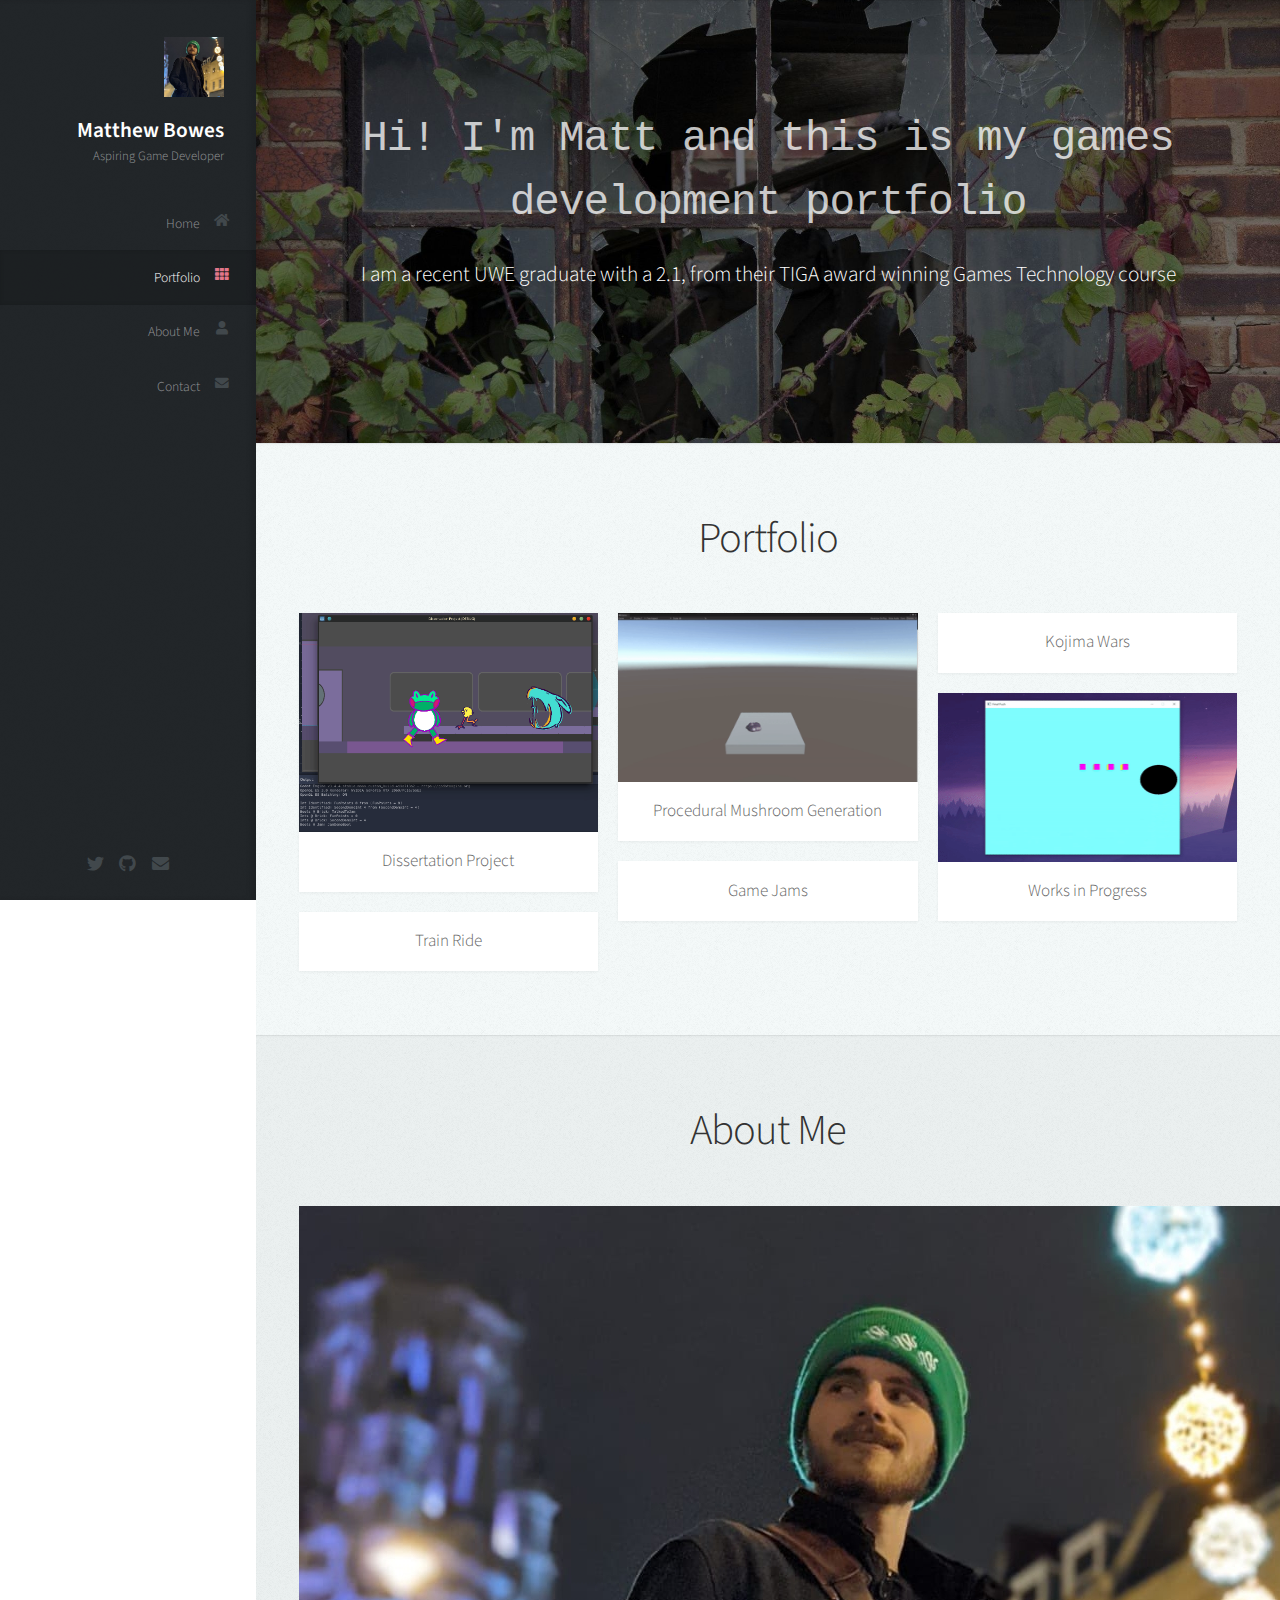
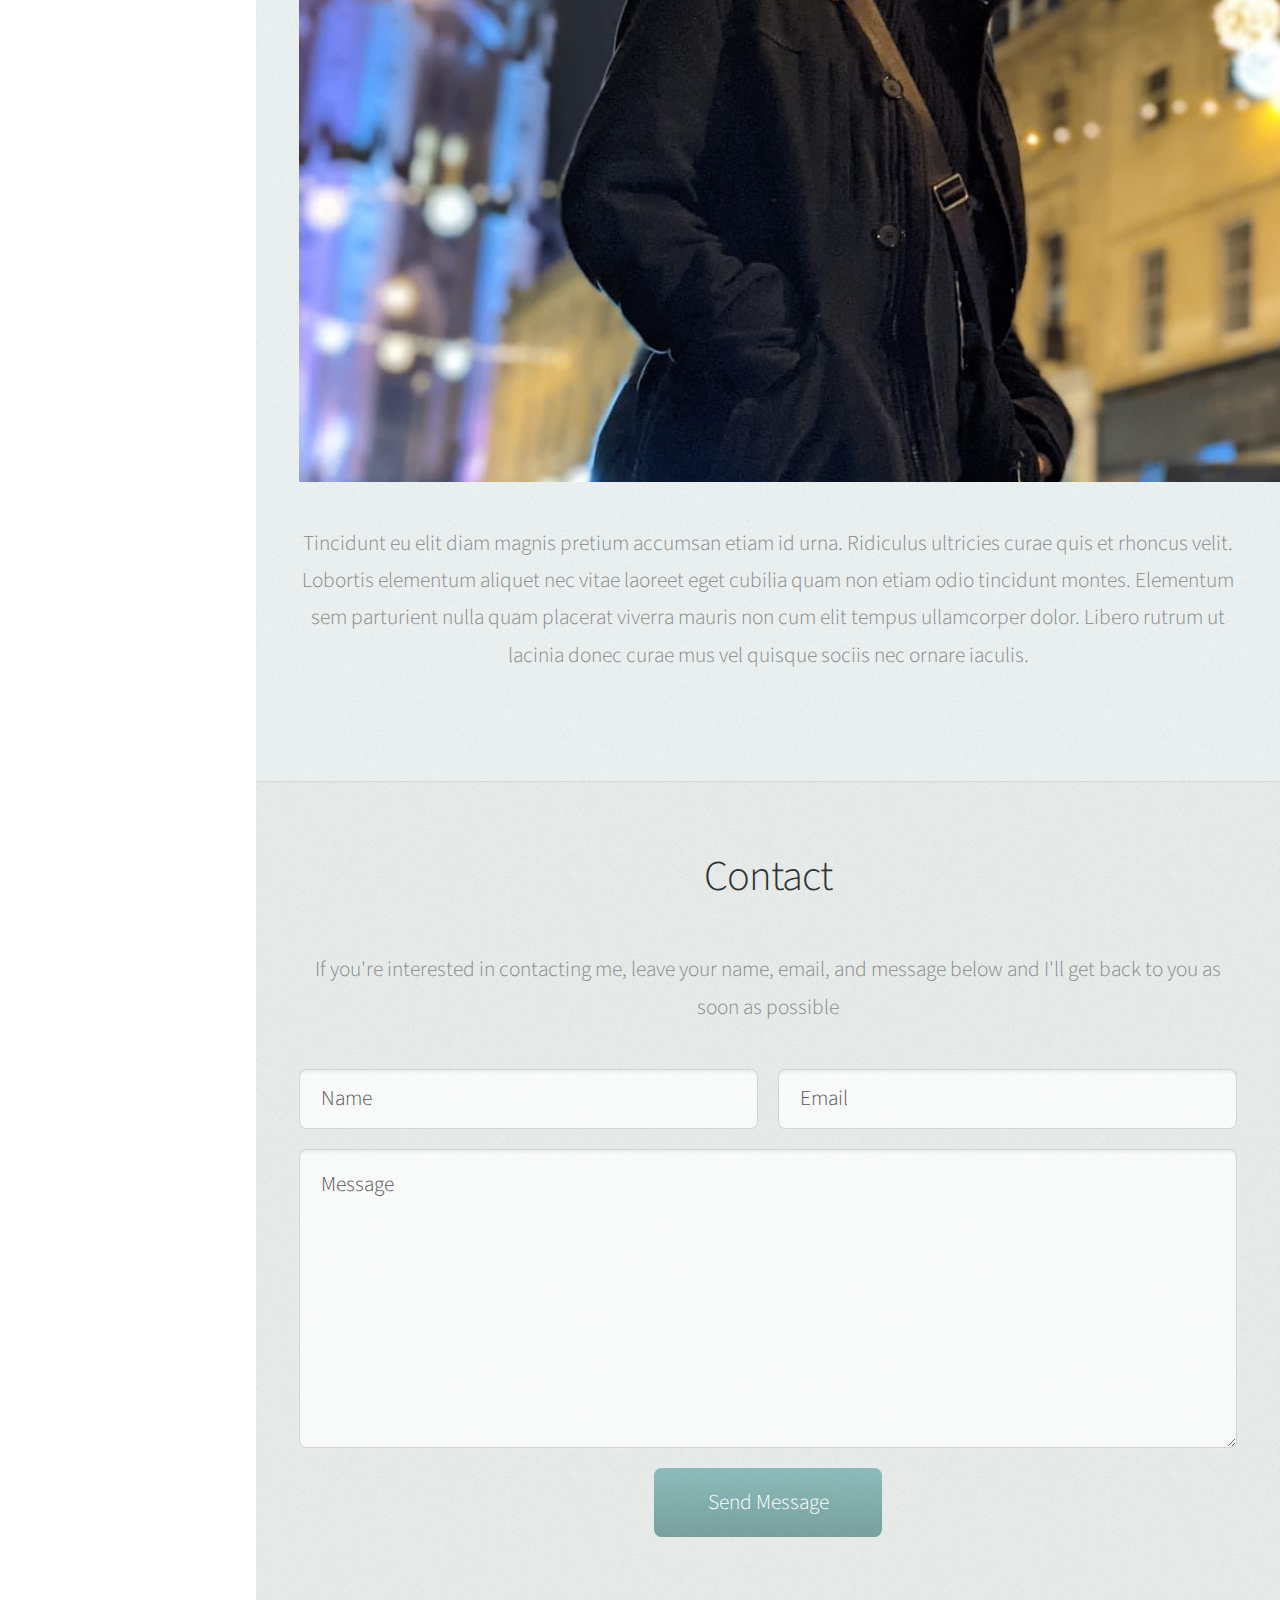
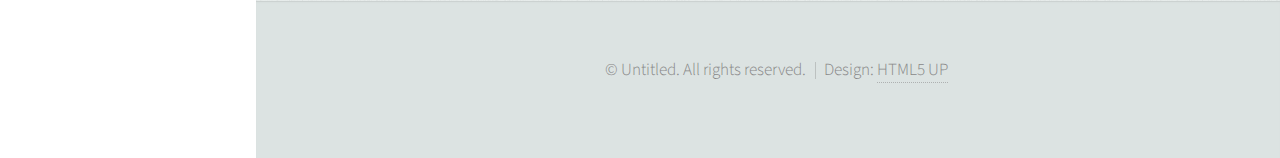
==== index.html @ 1657b1d0 "Updated Game Jam page and working on Mushroom Generation page" ====
<!DOCTYPE HTML>
<!--
	Prologue by HTML5 UP
	html5up.net | @ajlkn
	Free for personal and commercial use under the CCA 3.0 license (html5up.net/license)
-->
<html>
	<head>
		<title>Prologue by HTML5 UP</title>
		<meta charset="utf-8" />
		<meta name="viewport" content="width=device-width, initial-scale=1, user-scalable=no" />
		<link rel="stylesheet" href="assets/css/main.css" />
	</head>
	<body class="is-preload">

		<!-- Header -->
			<div id="header">

				<div class="top">

					<!-- Logo -->
						<div id="logo">
							<span class="image avatar"><img src="images/avatar2.jpg" alt="" /></span>
							<h1 id="title">Matthew Bowes</h1>
							<p>Aspiring Game Developer</p>
						</div>

					<!-- Nav -->
						<nav id="nav">
							<ul>
								<li><a href="#top" id="top-link"><span class="icon solid fa-home">Home</span></a></li>
								<li><a href="#portfolio" id="portfolio-link"><span class="icon solid fa-th">Portfolio</span></a></li>
								<li><a href="#about" id="about-link"><span class="icon solid fa-user">About Me</span></a></li>
								<li><a href="#contact" id="contact-link"><span class="icon solid fa-envelope">Contact</span></a></li>
							</ul>
						</nav>

				</div>

				<div class="bottom">

					<!-- Social Icons -->
						<ul class="icons">
							<li><a href="https://twitter.com/MattBowes_dev" class="icon brands fa-twitter"><span class="label">Twitter</span></a></li>
							<li><a href="https://github.com/Xenntric" class="icon brands fa-github"><span class="label">Github</span></a></li>
							<li><a href="#contact" class="icon solid fa-envelope"><span class="label">Email</span></a></li>
						</ul>

				</div>

			</div>

		<!-- Main -->
			<div id="main">

				<!-- Intro -->
					<section id="top" class="one dark cover">
						<div class="container">

							<header>
								<h2 class="alt">Hi! I'm Matt and this is my games development portfolio</h2>
								<p><strong>I am a recent UWE graduate with a 2.1, from their TIGA award winning Games Technology course</strong></p>
							</header>

							<!--<footer><a href="#portfolio" class="button scrolly">Jump to my portfolio</a></footer>-->

						</div>
					</section>

				<!-- Portfolio -->
					<section id="portfolio" class="two">
						<div class="container">

							<header>
								<h2>Portfolio</h2>
							</header>

							

							<div class="row">
								<div class="col-4 col-12-mobile">
									<article class="item">
										<a href="Dissertation.html" class="image fit"><img src="images/Dissertation.gif" alt="" /></a>
										<header>
											<h3>Dissertation Project</h3>
										</header>
									</article>
									<article class="item">
										<a href="#" class="image fit"><img src="images/Outline.gif" alt="" /></a>
										<header>
											<h3>Train Ride</h3>
										</header>
									</article>
								</div>
								<div class="col-4 col-12-mobile">
									<article class="item">
										<a href="Mushroom Generation.html" class="image fit"><img src="images/mushroomGrow.gif" alt="" /></a>
										<header>
											<h3>Procedural Mushroom Generation</h3>
										</header>
									</article>
									<article class="item">
										<a href="Game Jams.html" class="image fit"><img src="images/Game Jams.gif" alt="" /></a>
										<header>
											<h3>Game Jams</h3>
										</header>
									</article>
								</div>
								<div class="col-4 col-12-mobile">
									<article class="item">
										<a href="Kojima Wars.html" class="image fit"><img src="images/KojimaWars.gif" alt="" /></a>
										<header>
											<h3>Kojima Wars</h3>
										</header>
									</article>
									<article class="item">
										<a href="#" class="image fit"><img src="images/WIPs.gif" alt="" /></a>
										<header>
											<h3>Works in Progress</h3>
										</header>
									</article>
								</div>
							</div>

						</div>
					</section>

				<!-- About Me -->
					<section id="about" class="three">
						<div class="container">

							<header>
								<h2>About Me</h2>
							</header>

							<a href="#" class="image centered"><img src="images/feature.jpg" alt="" /></a>

							<p>Tincidunt eu elit diam magnis pretium accumsan etiam id urna. Ridiculus
							ultricies curae quis et rhoncus velit. Lobortis elementum aliquet nec vitae
							laoreet eget cubilia quam non etiam odio tincidunt montes. Elementum sem
							parturient nulla quam placerat viverra mauris non cum elit tempus ullamcorper
							dolor. Libero rutrum ut lacinia donec curae mus vel quisque sociis nec
							ornare iaculis.</p>

						</div>
					</section>

				<!-- Contact -->
					<section id="contact" class="four">
						<div class="container">

							<header>
								<h2>Contact</h2>
							</header>

							<p>If you're interested in contacting me, leave your name, email, and message below and I'll get back to you as soon as possible</p>

							<form method="post" action="#">
								<div class="row">
									<div class="col-6 col-12-mobile"><input type="text" name="name" placeholder="Name" /></div>
									<div class="col-6 col-12-mobile"><input type="text" name="email" placeholder="Email" /></div>
									<div class="col-12">
										<textarea name="message" placeholder="Message"></textarea>
									</div>
									<div class="col-12">
										<input type="submit" value="Send Message" />
									</div>
								</div>
							</form>

						</div>
					</section>

			</div>

		<!-- Footer -->
			<div id="footer">

				<!-- Copyright -->
					<ul class="copyright">
						<li>&copy; Untitled. All rights reserved.</li><li>Design: <a href="http://html5up.net">HTML5 UP</a></li>
					</ul>

			</div>

		<!-- Scripts -->
			<script src="assets/js/jquery.min.js"></script>
			<script src="assets/js/jquery.scrolly.min.js"></script>
			<script src="assets/js/jquery.scrollex.min.js"></script>
			<script src="assets/js/browser.min.js"></script>
			<script src="assets/js/breakpoints.min.js"></script>
			<script src="assets/js/util.js"></script>
			<script src="assets/js/main.js"></script>

	</body>
</html>
---- assets/css/main.css ----
@import url("fontawesome-all.min.css");
@import url("https://fonts.googleapis.com/css?family=Source+Sans+Pro:300,300italic,400,600");

/*
	Prologue by HTML5 UP
	html5up.net | @ajlkn
	Free for personal and commercial use under the CCA 3.0 license (html5up.net/license)
*/

html, body, div, span, applet, object,
iframe, h1, h2, h3, h4, h5, h6, p, blockquote,
pre, a, abbr, acronym, address, big, cite,
code, del, dfn, em, img, ins, kbd, q, s, samp,
small, strike, strong, sub, sup, tt, var, b,
u, i, center, dl, dt, dd, ol, ul, li, fieldset,
form, label, legend, table, caption, tbody,
tfoot, thead, tr, th, td, article, aside,
canvas, details, embed, figure, figcaption,
footer, header, hgroup, menu, nav, output, ruby,
section, summary, time, mark, audio, video {
	margin: 0;
	padding: 0;
	border: 0;
	font-size: 100%;
	font: inherit;
	vertical-align: baseline;}

article, aside, details, figcaption, figure,
footer, header, hgroup, menu, nav, section {
	display: block;}

body {
	line-height: 1;
}

ol, ul {
	list-style: none;
}

blockquote, q {
	quotes: none;
}

	blockquote:before, blockquote:after, q:before, q:after {
		content: '';
		content: none;
	}

table {
	border-collapse: collapse;
	border-spacing: 0;
}

body {
	-webkit-text-size-adjust: none;
}

mark {
	background-color: transparent;
	color: inherit;
}

input::-moz-focus-inner {
	border: 0;
	padding: 0;
}

input, select, textarea {
	-moz-appearance: none;
	-webkit-appearance: none;
	-ms-appearance: none;
	appearance: none;
}

/* Basic */

	html {
		box-sizing: border-box;
	}

	*, *:before, *:after {
		box-sizing: inherit;
	}

	body {
		background: #fff;
		font-family: 'Source Sans Pro', sans-serif;
		font-size: 19pt;
		font-weight: 300;
		line-height: 1.75em;
		color: #888;
	}

		body.is-preload *, body.is-preload *:before, body.is-preload *:after {
			-moz-animation: none !important;
			-webkit-animation: none !important;
			-ms-animation: none !important;
			animation: none !important;
			-moz-transition: none !important;
			-webkit-transition: none !important;
			-ms-transition: none !important;
			transition: none !important;
		}

	input, textarea, select {
		font-family: 'Source Sans Pro', sans-serif;
		font-size: 19pt;
		font-weight: 300;
		line-height: 1.75em;
		color: #888;
	}

	h1, h2, h3, h4, h5, h6 {
		font-weight: 300;
		color: #666;
		line-height: 1.5em;
	}

	h1 a, h2 a, h3 a, h4 a, h5 a, h6 a {
		color: inherit;
		text-decoration: none;
	}

		h1 a strong, h2 a strong, h3 a strong, h4 a strong, h5 a strong, h6 a strong {
			color: #333;
		}

	h2 {
		font-size: 2em;
		letter-spacing: -1px;
		color: #333;
	}

		h2.alt {
			font-family: 'Courier New', Courier, monospace;
			color: #888;
		}

			h2.alt strong {
				color: #666;
			}

	h3 {
		font-size: 1.5em;
	}

	header {
		margin: 0 0 2em 0;
	}

		header > p {
			margin: 1em 0 0 0;
		}

	footer {
		margin: 2em 0 0 0;
	}

	strong, b {
		font-weight: 300;
		color: #666;
	}

	em, i {
		font-style: italic;
	}

	a {
		text-decoration: none;
		color: inherit;
		border-bottom: dotted 1px rgba(128, 128, 128, 0.5);
		-moz-transition: color 0.35s ease-in-out, border-bottom-color 0.35s ease-in-out;
		-webkit-transition: color 0.35s ease-in-out, border-bottom-color 0.35s ease-in-out;
		-ms-transition: color 0.35s ease-in-out, border-bottom-color 0.35s ease-in-out;
		transition: color 0.35s ease-in-out, border-bottom-color 0.35s ease-in-out;
		outline: 0;
	}

		a:hover {
			color: #E27689;
			border-bottom-color: rgba(255, 255, 255, 0);
		}

	sub {
		position: relative;
		top: 0.5em;
		font-size: 0.8em;
	}

	sup {
		position: relative;
		top: -0.5em;
		font-size: 0.8em;
	}

	hr {
		border: 0;
		border-top: solid 1px #ddd;
	}

	blockquote {
		border-left: solid 0.5em #ddd;
		padding: 1em 0 1em 2em;
		font-style: italic;
	}

	p, ul, ol, dl, table {
		margin-bottom: 2em;
	}

	br.clear {
		clear: both;
	}

/* Container */

	.container {
		margin: 0 auto;
		max-width: 100%;
		width: 1400px;
	}

		@media screen and (min-width: 961px) and (max-width: 1880px) {

			.container {
				width: 1200px;
			}

		}

		@media screen and (min-width: 961px) and (max-width: 1620px) {

			.container {
				width: 960px;
			}

		}

		@media screen and (min-width: 961px) and (max-width: 1320px) {

			.container {
				width: 100%;
			}

		}

		@media screen and (max-width: 960px) {

			.container {
				width: 100%;
			}

		}

		@media screen and (max-width: 736px) {

			.container {
				width: 100%;
			}

		}

/* Row */

	.row {
		display: flex;
		flex-wrap: wrap;
		box-sizing: border-box;
		align-items: stretch;
	}

		.row > * {
			box-sizing: border-box;
		}

		.row.gtr-uniform > * > :last-child {
			margin-bottom: 0;
		}

		.row.aln-left {
			justify-content: flex-start;
		}

		.row.aln-center {
			justify-content: center;
		}

		.row.aln-right {
			justify-content: flex-end;
		}

		.row.aln-top {
			align-items: flex-start;
		}

		.row.aln-middle {
			align-items: center;
		}

		.row.aln-bottom {
			align-items: flex-end;
		}

		.row > .imp {
			order: -1;
		}

		.row > .col-1 {
			width: 8.33333%;
		}

		.row > .off-1 {
			margin-left: 8.33333%;
		}

		.row > .col-2 {
			width: 16.66667%;
		}

		.row > .off-2 {
			margin-left: 16.66667%;
		}

		.row > .col-3 {
			width: 25%;
		}

		.row > .off-3 {
			margin-left: 25%;
		}

		.row > .col-4 {
			width: 33.33333%;
		}

		.row > .off-4 {
			margin-left: 33.33333%;
		}

		.row > .col-5 {
			width: 41.66667%;
		}

		.row > .off-5 {
			margin-left: 41.66667%;
		}

		.row > .col-6 {
			width: 50%;
		}

		.row > .off-6 {
			margin-left: 50%;
		}

		.row > .col-7 {
			width: 58.33333%;
		}

		.row > .off-7 {
			margin-left: 58.33333%;
		}

		.row > .col-8 {
			width: 66.66667%;
		}

		.row > .off-8 {
			margin-left: 66.66667%;
		}

		.row > .col-9 {
			width: 75%;
		}

		.row > .off-9 {
			margin-left: 75%;
		}

		.row > .col-10 {
			width: 83.33333%;
		}

		.row > .off-10 {
			margin-left: 83.33333%;
		}

		.row > .col-11 {
			width: 91.66667%;
		}

		.row > .off-11 {
			margin-left: 91.66667%;
		}

		.row > .col-12 {
			width: 100%;
		}

		.row > .off-12 {
			margin-left: 100%;
		}

		.row.gtr-0 {
			margin-top: 0px;
			margin-left: 0px;
		}

			.row.gtr-0 > * {
				padding: 0px 0 0 0px;
			}

			.row.gtr-0.gtr-uniform {
				margin-top: 0px;
			}

				.row.gtr-0.gtr-uniform > * {
					padding-top: 0px;
				}

		.row.gtr-25 {
			margin-top: -10px;
			margin-left: -10px;
		}

			.row.gtr-25 > * {
				padding: 10px 0 0 10px;
			}

			.row.gtr-25.gtr-uniform {
				margin-top: -10px;
			}

				.row.gtr-25.gtr-uniform > * {
					padding-top: 10px;
				}

		.row.gtr-50 {
			margin-top: -20px;
			margin-left: -20px;
		}

			.row.gtr-50 > * {
				padding: 20px 0 0 20px;
			}

			.row.gtr-50.gtr-uniform {
				margin-top: -20px;
			}

				.row.gtr-50.gtr-uniform > * {
					padding-top: 20px;
				}

		.row {
			margin-top: -40px;
			margin-left: -40px;
		}

			.row > * {
				padding: 40px 0 0 40px;
			}

			.row.gtr-uniform {
				margin-top: -40px;
			}

				.row.gtr-uniform > * {
					padding-top: 40px;
				}

		.row.gtr-150 {
			margin-top: -60px;
			margin-left: -60px;
		}

			.row.gtr-150 > * {
				padding: 60px 0 0 60px;
			}

			.row.gtr-150.gtr-uniform {
				margin-top: -60px;
			}

				.row.gtr-150.gtr-uniform > * {
					padding-top: 60px;
				}

		.row.gtr-200 {
			margin-top: -80px;
			margin-left: -80px;
		}

			.row.gtr-200 > * {
				padding: 80px 0 0 80px;
			}

			.row.gtr-200.gtr-uniform {
				margin-top: -80px;
			}

				.row.gtr-200.gtr-uniform > * {
					padding-top: 80px;
				}

		@media screen and (min-width: 961px) and (max-width: 1880px) {

			.row {
				display: flex;
				flex-wrap: wrap;
				box-sizing: border-box;
				align-items: stretch;
			}

				.row > * {
					box-sizing: border-box;
				}

				.row.gtr-uniform > * > :last-child {
					margin-bottom: 0;
				}

				.row.aln-left {
					justify-content: flex-start;
				}

				.row.aln-center {
					justify-content: center;
				}

				.row.aln-right {
					justify-content: flex-end;
				}

				.row.aln-top {
					align-items: flex-start;
				}

				.row.aln-middle {
					align-items: center;
				}

				.row.aln-bottom {
					align-items: flex-end;
				}

				.row > .imp-wide {
					order: -1;
				}

				.row > .col-1-wide {
					width: 8.33333%;
				}

				.row > .off-1-wide {
					margin-left: 8.33333%;
				}

				.row > .col-2-wide {
					width: 16.66667%;
				}

				.row > .off-2-wide {
					margin-left: 16.66667%;
				}

				.row > .col-3-wide {
					width: 25%;
				}

				.row > .off-3-wide {
					margin-left: 25%;
				}

				.row > .col-4-wide {
					width: 33.33333%;
				}

				.row > .off-4-wide {
					margin-left: 33.33333%;
				}

				.row > .col-5-wide {
					width: 41.66667%;
				}

				.row > .off-5-wide {
					margin-left: 41.66667%;
				}

				.row > .col-6-wide {
					width: 50%;
				}

				.row > .off-6-wide {
					margin-left: 50%;
				}

				.row > .col-7-wide {
					width: 58.33333%;
				}

				.row > .off-7-wide {
					margin-left: 58.33333%;
				}

				.row > .col-8-wide {
					width: 66.66667%;
				}

				.row > .off-8-wide {
					margin-left: 66.66667%;
				}

				.row > .col-9-wide {
					width: 75%;
				}

				.row > .off-9-wide {
					margin-left: 75%;
				}

				.row > .col-10-wide {
					width: 83.33333%;
				}

				.row > .off-10-wide {
					margin-left: 83.33333%;
				}

				.row > .col-11-wide {
					width: 91.66667%;
				}

				.row > .off-11-wide {
					margin-left: 91.66667%;
				}

				.row > .col-12-wide {
					width: 100%;
				}

				.row > .off-12-wide {
					margin-left: 100%;
				}

				.row.gtr-0 {
					margin-top: 0px;
					margin-left: 0px;
				}

					.row.gtr-0 > * {
						padding: 0px 0 0 0px;
					}

					.row.gtr-0.gtr-uniform {
						margin-top: 0px;
					}

						.row.gtr-0.gtr-uniform > * {
							padding-top: 0px;
						}

				.row.gtr-25 {
					margin-top: -10px;
					margin-left: -10px;
				}

					.row.gtr-25 > * {
						padding: 10px 0 0 10px;
					}

					.row.gtr-25.gtr-uniform {
						margin-top: -10px;
					}

						.row.gtr-25.gtr-uniform > * {
							padding-top: 10px;
						}

				.row.gtr-50 {
					margin-top: -20px;
					margin-left: -20px;
				}

					.row.gtr-50 > * {
						padding: 20px 0 0 20px;
					}

					.row.gtr-50.gtr-uniform {
						margin-top: -20px;
					}

						.row.gtr-50.gtr-uniform > * {
							padding-top: 20px;
						}

				.row {
					margin-top: -40px;
					margin-left: -40px;
				}

					.row > * {
						padding: 40px 0 0 40px;
					}

					.row.gtr-uniform {
						margin-top: -40px;
					}

						.row.gtr-uniform > * {
							padding-top: 40px;
						}

				.row.gtr-150 {
					margin-top: -60px;
					margin-left: -60px;
				}

					.row.gtr-150 > * {
						padding: 60px 0 0 60px;
					}

					.row.gtr-150.gtr-uniform {
						margin-top: -60px;
					}

						.row.gtr-150.gtr-uniform > * {
							padding-top: 60px;
						}

				.row.gtr-200 {
					margin-top: -80px;
					margin-left: -80px;
				}

					.row.gtr-200 > * {
						padding: 80px 0 0 80px;
					}

					.row.gtr-200.gtr-uniform {
						margin-top: -80px;
					}

						.row.gtr-200.gtr-uniform > * {
							padding-top: 80px;
						}

		}

		@media screen and (min-width: 961px) and (max-width: 1620px) {

			.row {
				display: flex;
				flex-wrap: wrap;
				box-sizing: border-box;
				align-items: stretch;
			}

				.row > * {
					box-sizing: border-box;
				}

				.row.gtr-uniform > * > :last-child {
					margin-bottom: 0;
				}

				.row.aln-left {
					justify-content: flex-start;
				}

				.row.aln-center {
					justify-content: center;
				}

				.row.aln-right {
					justify-content: flex-end;
				}

				.row.aln-top {
					align-items: flex-start;
				}

				.row.aln-middle {
					align-items: center;
				}

				.row.aln-bottom {
					align-items: flex-end;
				}

				.row > .imp-normal {
					order: -1;
				}

				.row > .col-1-normal {
					width: 8.33333%;
				}

				.row > .off-1-normal {
					margin-left: 8.33333%;
				}

				.row > .col-2-normal {
					width: 16.66667%;
				}

				.row > .off-2-normal {
					margin-left: 16.66667%;
				}

				.row > .col-3-normal {
					width: 25%;
				}

				.row > .off-3-normal {
					margin-left: 25%;
				}

				.row > .col-4-normal {
					width: 33.33333%;
				}

				.row > .off-4-normal {
					margin-left: 33.33333%;
				}

				.row > .col-5-normal {
					width: 41.66667%;
				}

				.row > .off-5-normal {
					margin-left: 41.66667%;
				}

				.row > .col-6-normal {
					width: 50%;
				}

				.row > .off-6-normal {
					margin-left: 50%;
				}

				.row > .col-7-normal {
					width: 58.33333%;
				}

				.row > .off-7-normal {
					margin-left: 58.33333%;
				}

				.row > .col-8-normal {
					width: 66.66667%;
				}

				.row > .off-8-normal {
					margin-left: 66.66667%;
				}

				.row > .col-9-normal {
					width: 75%;
				}

				.row > .off-9-normal {
					margin-left: 75%;
				}

				.row > .col-10-normal {
					width: 83.33333%;
				}

				.row > .off-10-normal {
					margin-left: 83.33333%;
				}

				.row > .col-11-normal {
					width: 91.66667%;
				}

				.row > .off-11-normal {
					margin-left: 91.66667%;
				}

				.row > .col-12-normal {
					width: 100%;
				}

				.row > .off-12-normal {
					margin-left: 100%;
				}

				.row.gtr-0 {
					margin-top: 0px;
					margin-left: 0px;
				}

					.row.gtr-0 > * {
						padding: 0px 0 0 0px;
					}

					.row.gtr-0.gtr-uniform {
						margin-top: 0px;
					}

						.row.gtr-0.gtr-uniform > * {
							padding-top: 0px;
						}

				.row.gtr-25 {
					margin-top: -10px;
					margin-left: -10px;
				}

					.row.gtr-25 > * {
						padding: 10px 0 0 10px;
					}

					.row.gtr-25.gtr-uniform {
						margin-top: -10px;
					}

						.row.gtr-25.gtr-uniform > * {
							padding-top: 10px;
						}

				.row.gtr-50 {
					margin-top: -20px;
					margin-left: -20px;
				}

					.row.gtr-50 > * {
						padding: 20px 0 0 20px;
					}

					.row.gtr-50.gtr-uniform {
						margin-top: -20px;
					}

						.row.gtr-50.gtr-uniform > * {
							padding-top: 20px;
						}

				.row {
					margin-top: -40px;
					margin-left: -40px;
				}

					.row > * {
						padding: 40px 0 0 40px;
					}

					.row.gtr-uniform {
						margin-top: -40px;
					}

						.row.gtr-uniform > * {
							padding-top: 40px;
						}

				.row.gtr-150 {
					margin-top: -60px;
					margin-left: -60px;
				}

					.row.gtr-150 > * {
						padding: 60px 0 0 60px;
					}

					.row.gtr-150.gtr-uniform {
						margin-top: -60px;
					}

						.row.gtr-150.gtr-uniform > * {
							padding-top: 60px;
						}

				.row.gtr-200 {
					margin-top: -80px;
					margin-left: -80px;
				}

					.row.gtr-200 > * {
						padding: 80px 0 0 80px;
					}

					.row.gtr-200.gtr-uniform {
						margin-top: -80px;
					}

						.row.gtr-200.gtr-uniform > * {
							padding-top: 80px;
						}

		}

		@media screen and (min-width: 961px) and (max-width: 1320px) {

			.row {
				display: flex;
				flex-wrap: wrap;
				box-sizing: border-box;
				align-items: stretch;
			}

				.row > * {
					box-sizing: border-box;
				}

				.row.gtr-uniform > * > :last-child {
					margin-bottom: 0;
				}

				.row.aln-left {
					justify-content: flex-start;
				}

				.row.aln-center {
					justify-content: center;
				}

				.row.aln-right {
					justify-content: flex-end;
				}

				.row.aln-top {
					align-items: flex-start;
				}

				.row.aln-middle {
					align-items: center;
				}

				.row.aln-bottom {
					align-items: flex-end;
				}

				.row > .imp-narrow {
					order: -1;
				}

				.row > .col-1-narrow {
					width: 8.33333%;
				}

				.row > .off-1-narrow {
					margin-left: 8.33333%;
				}

				.row > .col-2-narrow {
					width: 16.66667%;
				}

				.row > .off-2-narrow {
					margin-left: 16.66667%;
				}

				.row > .col-3-narrow {
					width: 25%;
				}

				.row > .off-3-narrow {
					margin-left: 25%;
				}

				.row > .col-4-narrow {
					width: 33.33333%;
				}

				.row > .off-4-narrow {
					margin-left: 33.33333%;
				}

				.row > .col-5-narrow {
					width: 41.66667%;
				}

				.row > .off-5-narrow {
					margin-left: 41.66667%;
				}

				.row > .col-6-narrow {
					width: 50%;
				}

				.row > .off-6-narrow {
					margin-left: 50%;
				}

				.row > .col-7-narrow {
					width: 58.33333%;
				}

				.row > .off-7-narrow {
					margin-left: 58.33333%;
				}

				.row > .col-8-narrow {
					width: 66.66667%;
				}

				.row > .off-8-narrow {
					margin-left: 66.66667%;
				}

				.row > .col-9-narrow {
					width: 75%;
				}

				.row > .off-9-narrow {
					margin-left: 75%;
				}

				.row > .col-10-narrow {
					width: 83.33333%;
				}

				.row > .off-10-narrow {
					margin-left: 83.33333%;
				}

				.row > .col-11-narrow {
					width: 91.66667%;
				}

				.row > .off-11-narrow {
					margin-left: 91.66667%;
				}

				.row > .col-12-narrow {
					width: 100%;
				}

				.row > .off-12-narrow {
					margin-left: 100%;
				}

				.row.gtr-0 {
					margin-top: 0px;
					margin-left: 0px;
				}

					.row.gtr-0 > * {
						padding: 0px 0 0 0px;
					}

					.row.gtr-0.gtr-uniform {
						margin-top: 0px;
					}

						.row.gtr-0.gtr-uniform > * {
							padding-top: 0px;
						}

				.row.gtr-25 {
					margin-top: -5px;
					margin-left: -5px;
				}

					.row.gtr-25 > * {
						padding: 5px 0 0 5px;
					}

					.row.gtr-25.gtr-uniform {
						margin-top: -5px;
					}

						.row.gtr-25.gtr-uniform > * {
							padding-top: 5px;
						}

				.row.gtr-50 {
					margin-top: -10px;
					margin-left: -10px;
				}

					.row.gtr-50 > * {
						padding: 10px 0 0 10px;
					}

					.row.gtr-50.gtr-uniform {
						margin-top: -10px;
					}

						.row.gtr-50.gtr-uniform > * {
							padding-top: 10px;
						}

				.row {
					margin-top: -20px;
					margin-left: -20px;
				}

					.row > * {
						padding: 20px 0 0 20px;
					}

					.row.gtr-uniform {
						margin-top: -20px;
					}

						.row.gtr-uniform > * {
							padding-top: 20px;
						}

				.row.gtr-150 {
					margin-top: -30px;
					margin-left: -30px;
				}

					.row.gtr-150 > * {
						padding: 30px 0 0 30px;
					}

					.row.gtr-150.gtr-uniform {
						margin-top: -30px;
					}

						.row.gtr-150.gtr-uniform > * {
							padding-top: 30px;
						}

				.row.gtr-200 {
					margin-top: -40px;
					margin-left: -40px;
				}

					.row.gtr-200 > * {
						padding: 40px 0 0 40px;
					}

					.row.gtr-200.gtr-uniform {
						margin-top: -40px;
					}

						.row.gtr-200.gtr-uniform > * {
							padding-top: 40px;
						}

		}

		@media screen and (max-width: 960px) {

			.row {
				display: flex;
				flex-wrap: wrap;
				box-sizing: border-box;
				align-items: stretch;
			}

				.row > * {
					box-sizing: border-box;
				}

				.row.gtr-uniform > * > :last-child {
					margin-bottom: 0;
				}

				.row.aln-left {
					justify-content: flex-start;
				}

				.row.aln-center {
					justify-content: center;
				}

				.row.aln-right {
					justify-content: flex-end;
				}

				.row.aln-top {
					align-items: flex-start;
				}

				.row.aln-middle {
					align-items: center;
				}

				.row.aln-bottom {
					align-items: flex-end;
				}

				.row > .imp-narrower {
					order: -1;
				}

				.row > .col-1-narrower {
					width: 8.33333%;
				}

				.row > .off-1-narrower {
					margin-left: 8.33333%;
				}

				.row > .col-2-narrower {
					width: 16.66667%;
				}

				.row > .off-2-narrower {
					margin-left: 16.66667%;
				}

				.row > .col-3-narrower {
					width: 25%;
				}

				.row > .off-3-narrower {
					margin-left: 25%;
				}

				.row > .col-4-narrower {
					width: 33.33333%;
				}

				.row > .off-4-narrower {
					margin-left: 33.33333%;
				}

				.row > .col-5-narrower {
					width: 41.66667%;
				}

				.row > .off-5-narrower {
					margin-left: 41.66667%;
				}

				.row > .col-6-narrower {
					width: 50%;
				}

				.row > .off-6-narrower {
					margin-left: 50%;
				}

				.row > .col-7-narrower {
					width: 58.33333%;
				}

				.row > .off-7-narrower {
					margin-left: 58.33333%;
				}

				.row > .col-8-narrower {
					width: 66.66667%;
				}

				.row > .off-8-narrower {
					margin-left: 66.66667%;
				}

				.row > .col-9-narrower {
					width: 75%;
				}

				.row > .off-9-narrower {
					margin-left: 75%;
				}

				.row > .col-10-narrower {
					width: 83.33333%;
				}

				.row > .off-10-narrower {
					margin-left: 83.33333%;
				}

				.row > .col-11-narrower {
					width: 91.66667%;
				}

				.row > .off-11-narrower {
					margin-left: 91.66667%;
				}

				.row > .col-12-narrower {
					width: 100%;
				}

				.row > .off-12-narrower {
					margin-left: 100%;
				}

				.row.gtr-0 {
					margin-top: 0px;
					margin-left: 0px;
				}

					.row.gtr-0 > * {
						padding: 0px 0 0 0px;
					}

					.row.gtr-0.gtr-uniform {
						margin-top: 0px;
					}

						.row.gtr-0.gtr-uniform > * {
							padding-top: 0px;
						}

				.row.gtr-25 {
					margin-top: -5px;
					margin-left: -5px;
				}

					.row.gtr-25 > * {
						padding: 5px 0 0 5px;
					}

					.row.gtr-25.gtr-uniform {
						margin-top: -5px;
					}

						.row.gtr-25.gtr-uniform > * {
							padding-top: 5px;
						}

				.row.gtr-50 {
					margin-top: -10px;
					margin-left: -10px;
				}

					.row.gtr-50 > * {
						padding: 10px 0 0 10px;
					}

					.row.gtr-50.gtr-uniform {
						margin-top: -10px;
					}

						.row.gtr-50.gtr-uniform > * {
							padding-top: 10px;
						}

				.row {
					margin-top: -20px;
					margin-left: -20px;
				}

					.row > * {
						padding: 20px 0 0 20px;
					}

					.row.gtr-uniform {
						margin-top: -20px;
					}

						.row.gtr-uniform > * {
							padding-top: 20px;
						}

				.row.gtr-150 {
					margin-top: -30px;
					margin-left: -30px;
				}

					.row.gtr-150 > * {
						padding: 30px 0 0 30px;
					}

					.row.gtr-150.gtr-uniform {
						margin-top: -30px;
					}

						.row.gtr-150.gtr-uniform > * {
							padding-top: 30px;
						}

				.row.gtr-200 {
					margin-top: -40px;
					margin-left: -40px;
				}

					.row.gtr-200 > * {
						padding: 40px 0 0 40px;
					}

					.row.gtr-200.gtr-uniform {
						margin-top: -40px;
					}

						.row.gtr-200.gtr-uniform > * {
							padding-top: 40px;
						}

		}

		@media screen and (max-width: 736px) {

			.row {
				display: flex;
				flex-wrap: wrap;
				box-sizing: border-box;
				align-items: stretch;
			}

				.row > * {
					box-sizing: border-box;
				}

				.row.gtr-uniform > * > :last-child {
					margin-bottom: 0;
				}

				.row.aln-left {
					justify-content: flex-start;
				}

				.row.aln-center {
					justify-content: center;
				}

				.row.aln-right {
					justify-content: flex-end;
				}

				.row.aln-top {
					align-items: flex-start;
				}

				.row.aln-middle {
					align-items: center;
				}

				.row.aln-bottom {
					align-items: flex-end;
				}

				.row > .imp-mobile {
					order: -1;
				}

				.row > .col-1-mobile {
					width: 8.33333%;
				}

				.row > .off-1-mobile {
					margin-left: 8.33333%;
				}

				.row > .col-2-mobile {
					width: 16.66667%;
				}

				.row > .off-2-mobile {
					margin-left: 16.66667%;
				}

				.row > .col-3-mobile {
					width: 25%;
				}

				.row > .off-3-mobile {
					margin-left: 25%;
				}

				.row > .col-4-mobile {
					width: 33.33333%;
				}

				.row > .off-4-mobile {
					margin-left: 33.33333%;
				}

				.row > .col-5-mobile {
					width: 41.66667%;
				}

				.row > .off-5-mobile {
					margin-left: 41.66667%;
				}

				.row > .col-6-mobile {
					width: 50%;
				}

				.row > .off-6-mobile {
					margin-left: 50%;
				}

				.row > .col-7-mobile {
					width: 58.33333%;
				}

				.row > .off-7-mobile {
					margin-left: 58.33333%;
				}

				.row > .col-8-mobile {
					width: 66.66667%;
				}

				.row > .off-8-mobile {
					margin-left: 66.66667%;
				}

				.row > .col-9-mobile {
					width: 75%;
				}

				.row > .off-9-mobile {
					margin-left: 75%;
				}

				.row > .col-10-mobile {
					width: 83.33333%;
				}

				.row > .off-10-mobile {
					margin-left: 83.33333%;
				}

				.row > .col-11-mobile {
					width: 91.66667%;
				}

				.row > .off-11-mobile {
					margin-left: 91.66667%;
				}

				.row > .col-12-mobile {
					width: 100%;
				}

				.row > .off-12-mobile {
					margin-left: 100%;
				}

				.row.gtr-0 {
					margin-top: 0px;
					margin-left: 0px;
				}

					.row.gtr-0 > * {
						padding: 0px 0 0 0px;
					}

					.row.gtr-0.gtr-uniform {
						margin-top: 0px;
					}

						.row.gtr-0.gtr-uniform > * {
							padding-top: 0px;
						}

				.row.gtr-25 {
					margin-top: -5px;
					margin-left: -5px;
				}

					.row.gtr-25 > * {
						padding: 5px 0 0 5px;
					}

					.row.gtr-25.gtr-uniform {
						margin-top: -5px;
					}

						.row.gtr-25.gtr-uniform > * {
							padding-top: 5px;
						}

				.row.gtr-50 {
					margin-top: -10px;
					margin-left: -10px;
				}

					.row.gtr-50 > * {
						padding: 10px 0 0 10px;
					}

					.row.gtr-50.gtr-uniform {
						margin-top: -10px;
					}

						.row.gtr-50.gtr-uniform > * {
							padding-top: 10px;
						}

				.row {
					margin-top: -20px;
					margin-left: -20px;
				}

					.row > * {
						padding: 20px 0 0 20px;
					}

					.row.gtr-uniform {
						margin-top: -20px;
					}

						.row.gtr-uniform > * {
							padding-top: 20px;
						}

				.row.gtr-150 {
					margin-top: -30px;
					margin-left: -30px;
				}

					.row.gtr-150 > * {
						padding: 30px 0 0 30px;
					}

					.row.gtr-150.gtr-uniform {
						margin-top: -30px;
					}

						.row.gtr-150.gtr-uniform > * {
							padding-top: 30px;
						}

				.row.gtr-200 {
					margin-top: -40px;
					margin-left: -40px;
				}

					.row.gtr-200 > * {
						padding: 40px 0 0 40px;
					}

					.row.gtr-200.gtr-uniform {
						margin-top: -40px;
					}

						.row.gtr-200.gtr-uniform > * {
							padding-top: 40px;
						}

		}

/* Sections/Article */

	section, article {
		margin-bottom: 3em;
	}

		section > :last-child,
		section > .container, section:last-child, article > :last-child,
		article > .container, article:last-child {
			margin-bottom: 0;
		}

		.row > section, .row > article {
			margin-bottom: 0;
		}

/* Image */

	.image {
		display: inline-block;
		border: 0;
	}

		.image img {
			display: block;
			width: 100%;
		}

		.image.avatar {
			width: 60px;
			height: 60px;
			background: #f00;
		}

			.image.avatar48 img {
				width: 48px;
				height: 48px;
			}

		.image.fit {
			display: block;
			width: 100%;
		}

		.image.featured {
			display: block;
			width: 100%;
			
			justify-content: center;
		}

		.image.left {
			float: left;
			margin: 0 2em 2em 0;
		}

		.image.centered {
			display: block;
			margin: 0 0 2em 0;
		}

			.image.centered img {
				margin: 0 auto;
				width: auto;
			}
		
/* Video */
	.youtube-video-container {
		position: relative;
		overflow: hidden;
		width: 100%;
	}
	
	.youtube-video-container::after {
		display: block;
		content: "";
		padding-top: 56.25%;
	}
	
	.youtube-video-container iframe {
		position: absolute;
		top: 0;
		left: 0;
		width: 100%;
		height: 100%;
	}

/* List */

	ul {
		list-style: disc;
		padding-left: 1em;
	}

		ul li {
			padding-left: 0.5em;
		}

	ol {
		list-style: decimal;
		padding-left: 1.25em;
	}

		ol li {
			padding-left: 0.25em;
		}

/* Icons */

	ul.icons {
		cursor: default;
		list-style: none;
		padding-left: 0;
	}

		ul.icons li {
			display: inline-block;
			padding-left: 0;
		}

		ul.icons a {
			display: inline-block;
			width: 2em;
			height: 2em;
			line-height: 2em;
			text-align: center;
			border: 0;
		}

/* Form */

	form label {
		display: block;
		text-align: left;
		margin-bottom: 0.5em;
	}

	form input[type="text"],
	form input[type="email"],
	form input[type="password"],
	form select,
	form textarea {
		position: relative;
		-webkit-appearance: none;
		display: block;
		border: 0;
		outline: 0;
		background: #fff;
		background: rgba(255, 255, 255, 0.75);
		width: 100%;
		border-radius: 0.35em;
		padding: 0.75em 1em 0.75em 1em;
		box-shadow: inset 0 0.1em 0.1em 0 rgba(0, 0, 0, 0.05);
		border: solid 1px rgba(0, 0, 0, 0.15);
		-moz-transition: all 0.35s ease-in-out;
		-webkit-transition: all 0.35s ease-in-out;
		-ms-transition: all 0.35s ease-in-out;
		transition: all 0.35s ease-in-out;
	}

		form input[type="text"]:focus,
		form input[type="email"]:focus,
		form input[type="password"]:focus,
		form select:focus,
		form textarea:focus {
			box-shadow: 0 0 2px 1px #8ebebc;
			background: #fff;
		}

	form input[type="text"],
	form input[type="email"],
	form input[type="password"],
	form select {
		line-height: 1.25em;
	}

	form textarea {
		min-height: 14em;
	}

	form ::-webkit-input-placeholder {
		color: #555 !important;
	}

	form :-moz-placeholder {
		color: #555 !important;
	}

	form ::-moz-placeholder {
		color: #555 !important;
	}

	form :-ms-input-placeholder {
		color: #555 !important;
	}

	form ::-moz-focus-inner {
		border: 0;
	}

/* Table */

	table {
		width: 100%;
		text-align: left;
	}

		table tbody tr:nth-child(2n+2) {
			background: #f4f4f4;
		}

		table td {
			padding: 0.5em 1em 0.5em 1em;
		}

		table th {
			text-align: left;
			padding: 0.5em 1em 0.5em 1em;
			color: #fff;
			background: #222729 url("images/overlay.png");
		}

		table thead {
			background: #444;
			color: #fff;
		}

		table tfoot {
			background: #eee;
		}

/* Button */

	input[type="button"],
	input[type="submit"],
	input[type="reset"],
	button,
	.button {
		position: relative;
		display: inline-block;
		border-radius: 0.35em;
		color: #fff !important;
		text-decoration: none;
		padding: 0.75em 2.5em 0.75em 2.5em;
		background-color: #8ebebc;
		border: 0;
		cursor: pointer;
		background-image: -moz-linear-gradient(top, rgba(0, 0, 0, 0), rgba(0, 0, 0, 0.15)), url("images/overlay.png");
		background-image: -webkit-linear-gradient(top, rgba(0, 0, 0, 0), rgba(0, 0, 0, 0.15)), url("images/overlay.png");
		background-image: -ms-linear-gradient(top, rgba(0, 0, 0, 0), rgba(0, 0, 0, 0.15)), url("images/overlay.png");
		background-image: linear-gradient(top, rgba(0, 0, 0, 0), rgba(0, 0, 0, 0.15)), url("images/overlay.png");
		-moz-transition: background-color 0.35s ease-in-out;
		-webkit-transition: background-color 0.35s ease-in-out;
		-ms-transition: background-color 0.35s ease-in-out;
		transition: background-color 0.35s ease-in-out;
	}

		input[type="button"]:hover,
		input[type="submit"]:hover,
		input[type="reset"]:hover,
		button:hover,
		.button:hover {
			background-color: #9ececc;
		}

		input[type="button"]:active,
		input[type="submit"]:active,
		input[type="reset"]:active,
		button:active,
		.button:active {
			background-color: #7eaeac;
		}

/* Item */

	.item {
		box-shadow: 0 0.05em 0.15em 0 rgba(0, 0, 0, 0.05);
		margin-bottom: 40px;
	}

		.item header {
			background: #fff;
			margin: 0;
			padding: 1em 0 1em 0;
			font-size: 0.8em;
		}

			.item header h3 {
				font-size: 1em;
			}

/* Icons */

	.icon {
		text-decoration: none;
		text-decoration: none;
	}

		.icon:before {
			-moz-osx-font-smoothing: grayscale;
			-webkit-font-smoothing: antialiased;
			display: inline-block;
			font-style: normal;
			font-variant: normal;
			text-rendering: auto;
			line-height: 1;
			text-transform: none !important;
			font-family: 'Font Awesome 5 Free';
			font-weight: 400;
		}

		.icon:before {
			line-height: inherit;
		}

		.icon > .label {
			display: none;
		}

		.icon.solid:before {
			font-weight: 900;
		}

		.icon.brands:before {
			font-family: 'Font Awesome 5 Brands';
		}

/* Header */

	#header {
		display: -moz-flex;
		display: -webkit-flex;
		display: -ms-flex;
		display: flex;
		
		-moz-flex-direction: column;
		-webkit-flex-direction: column;
		-ms-flex-direction: column;
		flex-direction: column;
		-moz-justify-content: space-between;
		-webkit-justify-content: space-between;
		-ms-justify-content: space-between;
		justify-content: space-between;
		background: #222629 url("images/overlay.png");
		box-shadow: inset -0.25em 0 0.25em 0 rgba(0, 0, 0, 0.1);
		color: #fff;
		height: 100%;
		left: 0;
		overflow-y: auto;
		position: fixed;
		text-align: right;
		top: 0;
		width: 375px;
	}

		#header .top {
			-moz-flex-grow: 1;
			-webkit-flex-grow: 1;
			-ms-flex-grow: 1;
			flex-grow: 1;
		}

		#header .bottom {
			-moz-flex-shrink: 0;
			-webkit-flex-shrink: 0;
			-ms-flex-shrink: 0;
			flex-shrink: 0;
			padding: 1.5em 0 0.75em 0;
		}

			#header .bottom > :last-child {
				margin-bottom: 0;
			}

		#header .icons {
			font-size: 0.8em;
			text-align: center;
		}

			#header .icons a {
				color: #41484c;
				-moz-transition: color 0.35s ease-in-out;
				-webkit-transition: color 0.35s ease-in-out;
				-ms-transition: color 0.35s ease-in-out;
				transition: color 0.35s ease-in-out;
			}

				#header .icons a:hover {
					color: #fff;
				}

	#logo {
		position: relative;
		margin: 1.75em 1.5em 1.5em 1.5em;
		min-height: 48px;
		cursor: default;
	}

		#logo h1 {
			position: relative;
			color: #fff;
			font-weight: 600;
			font-size: 1em;
			line-height: 1em;
		}

		#logo p {
			position: relative;
			display: block;
			font-size: 0.6em;
			color: rgba(255, 255, 255, 0.5);
			line-height: 1.25em;
			margin: 0.5em 0 0 0;
		}

		#logo .image {
			position: absolute;
			left: 0;
			top: 0;
		}

	#nav ul {
		list-style: none;
		padding-left: 0;
		margin-bottom: 0;
	}

		#nav ul li {
			padding-left: 0;
		}

			#nav ul li a {
				display: block;
				padding: 0.5em 1.5em 0.5em 1.5em;
				color: rgba(255, 255, 255, 0.5);
				text-decoration: none;
				outline: 0;
				border: 0;
				-moz-transition: none;
				-webkit-transition: none;
				-ms-transition: none;
				transition: none;
			}

				#nav ul li a span {
					position: relative;
					display: block;
					font-size: 0.8em;
				}

					#nav ul li a span:before {
						position: absolute;
						left: 0;
						color: #41484c;
						text-align: center;
						width: 1.25em;
						line-height: 1.75em;
					}

				#nav ul li a.active {
					background: rgba(0, 0, 0, 0.15);
					box-shadow: inset 0 0 0.25em 0 rgba(0, 0, 0, 0.125);
					color: #fff;
				}

					#nav ul li a.active span:before {
						color: #e27689;
					}

/* Footer */

	#footer {
		margin-left: 375px;
		text-align: center;
		background-color: #dce3e2;
		padding: 3em 0 4em 0;
		box-shadow: inset 0 1px 0 0 rgba(0, 0, 0, 0.05), inset 0 0.1em 0.1em 0 rgba(0, 0, 0, 0.025);
		font-size: 0.8em;
	}

		#footer .copyright {
			cursor: default;
			margin: 0;
		}

			#footer .copyright li {
				display: inline-block;
				line-height: 1em;
				border-left: solid 1px rgba(128, 128, 128, 0.35);
				padding: 0 0 0 0.5em;
				margin: 0 0 0 0.5em;
			}

				#footer .copyright li:first-child {
					border-left: 0;
					padding-left: 0;
					margin-left: 0;
				}

/* Main */

	#main {
		margin-left: 375px;
	}

		#main > section {
			margin: 0;
			overflow: hidden;
			padding: 4em 0;
			box-shadow: inset 0 1px 0 0 rgba(0, 0, 0, 0.05), inset 0 0.1em 0.1em 0 rgba(0, 0, 0, 0.025);
			text-align: center;
			background-image: url("images/overlay.png");
		}

			#main > section.dark {
				color: #ddd;
				color: rgba(255, 255, 255, 0.75);
			}

				#main > section.dark h2, #main > section.dark h3, #main > section.dark h4, #main > section.dark h5, #main > section.dark h6 {
					color: inherit;
				}

				#main > section.dark strong {
					color: #fff;
					border-color: inherit;
				}

				#main > section.dark a {
					color: #fff;
					border-color: inherit;
				}

					#main > section.dark a:hover {
						border-bottom-color: rgba(255, 255, 255, 0);
					}

			#main > section.cover {
				padding: 10em 0;
				background-size: cover;
				background-position: center center;
			}

			#main > section.one {
				background-color: #81918E;
				width: auto;
				height: auto;
				background-image: url("../../images/replacementBanner.jpg");
			}

			#main > section.two {
				background-color: #f5fafa;
			}

			#main > section.three {
				background-color: #ecf1f1;
			}

			#main > section.four {
				background-color: #e8edec;
			}

/* Wide */

	@media screen and (min-width: 961px) and (max-width: 1880px) {

		/* Basic */

			body, input, textarea, select {
				font-size: 17pt;
			}

		/* Header */

			#header {
				width: 300px;
			}

		/* Footer */

			#footer {
				margin-left: 300px;
			}

		/* Main */

			#main {
				margin-left: 300px;
			}

	}

/* Normal */

	@media screen and (min-width: 961px) and (max-width: 1620px) {

		/* Main */

			#main > section {
				padding: 3em 0;
			}

			#main section.cover {
				padding: 5em 0;
			}

	}

/* Narrow */

	@media screen and (min-width: 961px) and (max-width: 1320px) {

		/* Basic */

			body, input, textarea, select {
				font-size: 16pt;
			}

			.container {
				padding: 0 2em 0 2em;
			}

		/* Icons */

			ul.icons li a {
				width: 1.75em;
			}

		/* Item */

			.item {
				margin-bottom: 20px;
			}

		/* Header */

			#header {
				width: 20%;
			}

			#logo .image {
				position: relative;
				margin: 0 0 0.5em 0;
			}

			#nav ul li a {
				font-size: 0.8em;
				padding-top: 0.5em;
				padding-bottom: 0.5em;
			}

				#nav ul li a span {
					padding-right: 2.25em;
				}

					#nav ul li a span:before {
						left: 100%;
						margin-left: -1.25em;
						line-height: 2.25em;
					}

		/* Footer */

			#footer {
				margin-left: 20%;
			}

		/* Main */

			#main {
				margin-left: 20%;
			}

	}

/* Narrower */

	#headerToggle {
		display: none;
	}

	@media screen and (max-width: 960px) {

		/* Basic */

			html, body {
				overflow-x: hidden;
			}

			body, input, textarea, select {
				font-size: 16pt;
			}

			header br {
				display: none;
			}

			.container {
				padding: 0 2em 0 2em;
			}

		/* Item */

			.item {
				margin-bottom: 15px;
			}

		/* Icons */

			ul.icons a {
				width: 1.75em;
				font-size: 1.25em;
			}

		/* Header */

			#header {
				-moz-backface-visibility: hidden;
				-webkit-backface-visibility: hidden;
				-ms-backface-visibility: hidden;
				backface-visibility: hidden;
				-moz-transform: translateX(-275px);
				-webkit-transform: translateX(-275px);
				-ms-transform: translateX(-275px);
				transform: translateX(-275px);
				-moz-transition: -moz-transform 0.5s ease;
				-webkit-transition: -webkit-transform 0.5s ease;
				-ms-transition: -ms-transform 0.5s ease;
				transition: transform 0.5s ease;
				-webkit-overflow-scrolling: touch;
				display: block;
				height: 100%;
				left: 0;
				overflow-y: auto;
				position: fixed;
				top: 0;
				width: 275px;
				z-index: 10002;
				width: 275px;
				background: #222729 url("images/overlay.png");
				box-shadow: inset -0.25em 0 0.25em 0 rgba(0, 0, 0, 0.125);
			}

				#header .top {
					position: relative;
				}

				#header .bottom {
					border-top: solid 1px rgba(255, 255, 255, 0.05);
					box-shadow: 0 -1px 0 0 rgba(0, 0, 0, 0.15);
					padding-top: 2em;
					margin-top: 2em;
					position: relative;
				}

			#logo {
				margin: 1.5em 1.25em 1.25em 1.25em;
			}

			#nav ul li a {
				padding: 0.5em 1.25em 0.5em 1.25em;
			}

			#headerToggle {
				-moz-backface-visibility: hidden;
				-webkit-backface-visibility: hidden;
				-ms-backface-visibility: hidden;
				backface-visibility: hidden;
				-moz-transition: -moz-transform 0.5s ease;
				-webkit-transition: -webkit-transform 0.5s ease;
				-ms-transition: -ms-transform 0.5s ease;
				transition: transform 0.5s ease;
				display: block;
				height: 2.25em;
				left: 0;
				position: fixed;
				top: 0;
				width: 3.25em;
				z-index: 10001;
			}

				#headerToggle .toggle {
					text-decoration: none;
					position: absolute;
					left: 0;
					top: 0;
					width: 100%;
					height: 100%;
					outline: 0;
					border: 0;
				}

					#headerToggle .toggle:before {
						-moz-osx-font-smoothing: grayscale;
						-webkit-font-smoothing: antialiased;
						display: inline-block;
						font-style: normal;
						font-variant: normal;
						text-rendering: auto;
						line-height: 1;
						text-transform: none !important;
						font-family: 'Font Awesome 5 Free';
						font-weight: 900;
						
					}

					#headerToggle .toggle:before {
						text-decoration: none;
						content: '\f0c9';
						color: #fff;
						font-size: 18px;
						background: rgba(128, 136, 144, 0.5);
						border-radius: 0.35em;
						text-align: center;
						position: absolute;
						left: 0.5em;
						top: 0.5em;
						display: block;
						width: 3.25em;
						height: 2.25em;
						line-height: 2.25em;
					}

			body.header-visible #main {
				-moz-transform: translateX(275px);
				-webkit-transform: translateX(275px);
				-ms-transform: translateX(275px);
				transform: translateX(275px);
			}

			body.header-visible #headerToggle {
				-moz-transform: translateX(275px);
				-webkit-transform: translateX(275px);
				-ms-transform: translateX(275px);
				transform: translateX(275px);
			}

			body.header-visible #header {
				-moz-transform: translateX(0);
				-webkit-transform: translateX(0);
				-ms-transform: translateX(0);
				transform: translateX(0);
			}

		/* Footer */

			#footer {
				margin-left: 0;
			}

		/* Main */

			#main {
				-moz-backface-visibility: hidden;
				-webkit-backface-visibility: hidden;
				-ms-backface-visibility: hidden;
				backface-visibility: hidden;
				-moz-transition: -moz-transform 0.5s ease;
				-webkit-transition: -webkit-transform 0.5s ease;
				-ms-transition: -ms-transform 0.5s ease;
				transition: transform 0.5s ease;
				padding-bottom: 1px;
				margin-left: 0;
			}

				#main > section {
					padding: 3em 0;
				}

				#main section.cover {
					padding: 4em 0;
				}

	}

/* Mobile */

	@media screen and (max-width: 736px) {

		/* Basic */

			body, input, textarea, select {
				font-size: 14pt;
			}

			h2 {
				font-size: 1.5em;
				letter-spacing: 0;
				font-weight: 300;
			}

			.container {
				padding: 0 15px 0 15px;
			}

		/* List */

			ul.icons a {
				width: 2em;
				font-size: 1.25em;
			}

		/* Main */

			#main > section {
				padding: 2em 0;
			}

			#main section.cover {
				padding: 4em 0em;
			}

				#main section.cover header {
					padding: 0 1em;
				}

		/* Footer */

			#footer .copyright li {
				display: block;
				line-height: 1.25em;
				border: 0;
				padding: 0;
				margin: 1em 0 0 0;
			}

				#footer .copyright li:first-child {
					margin-top: 0;
				}

	}
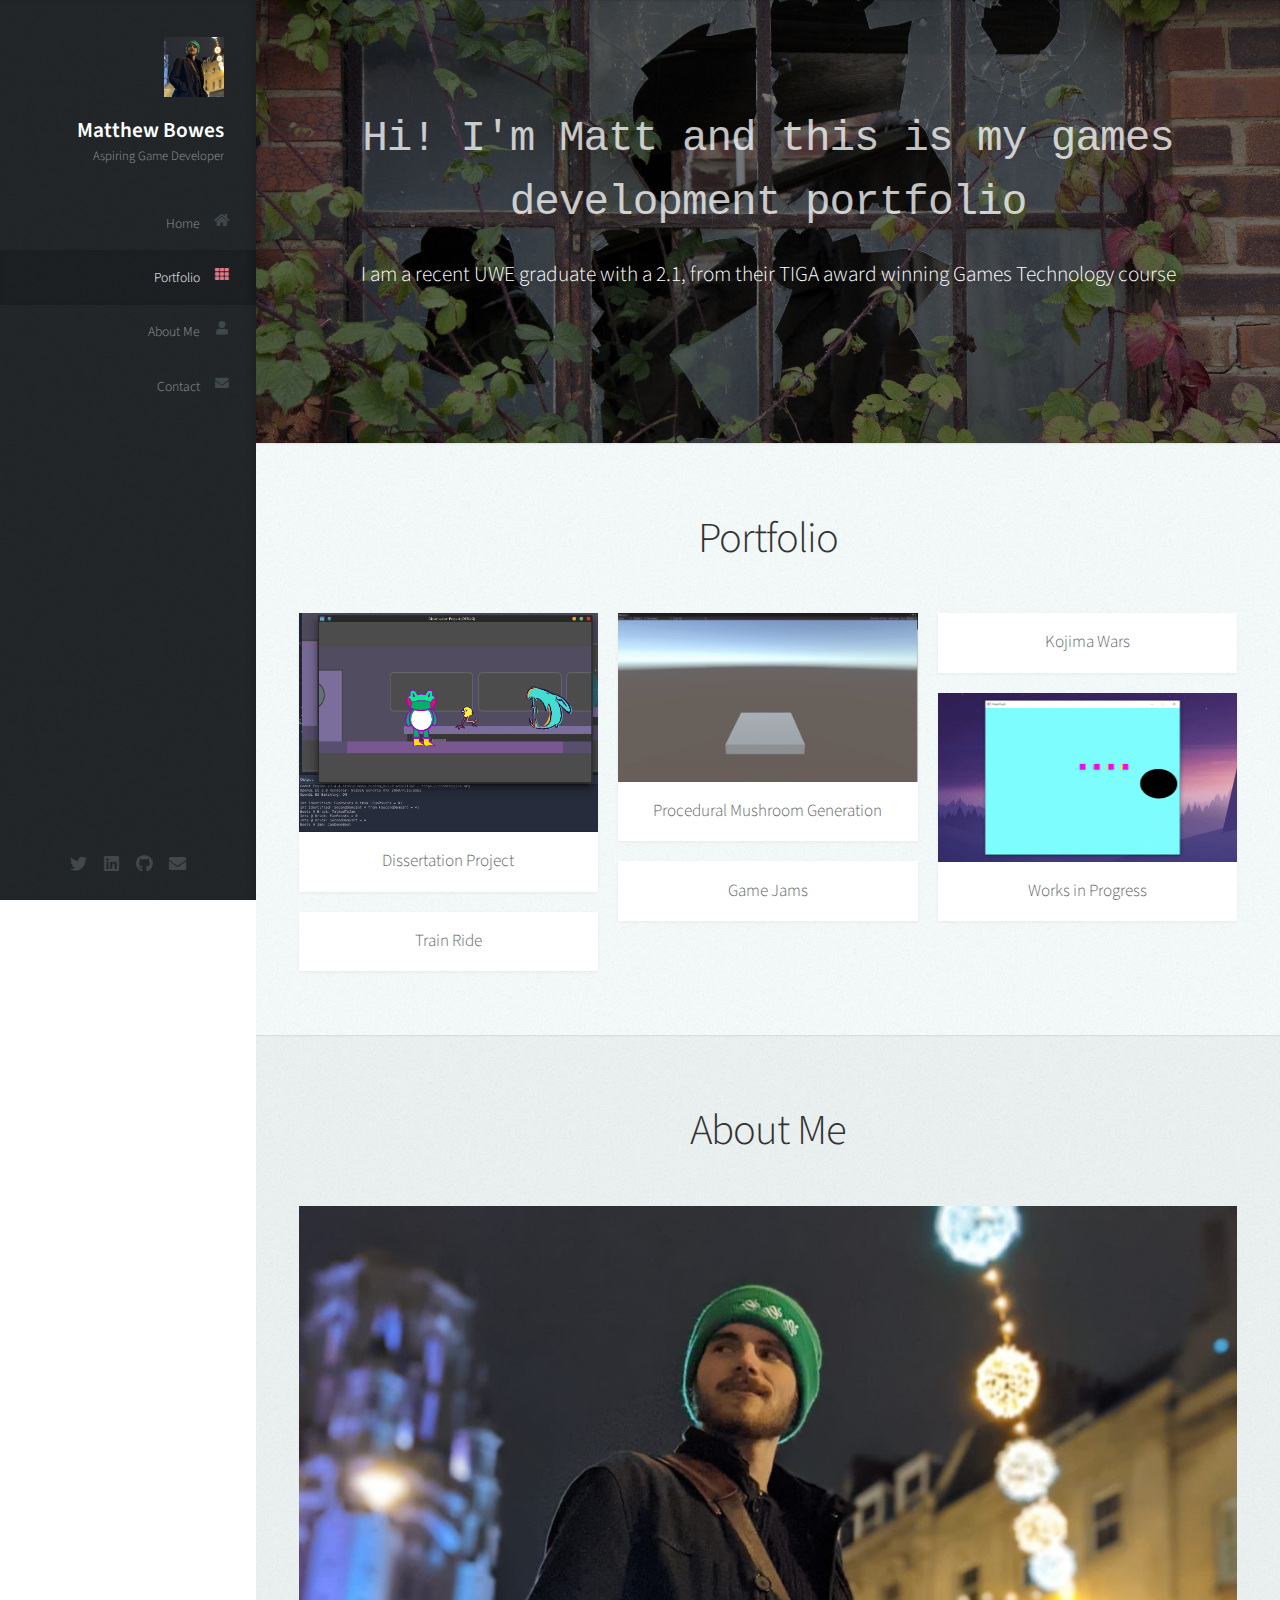
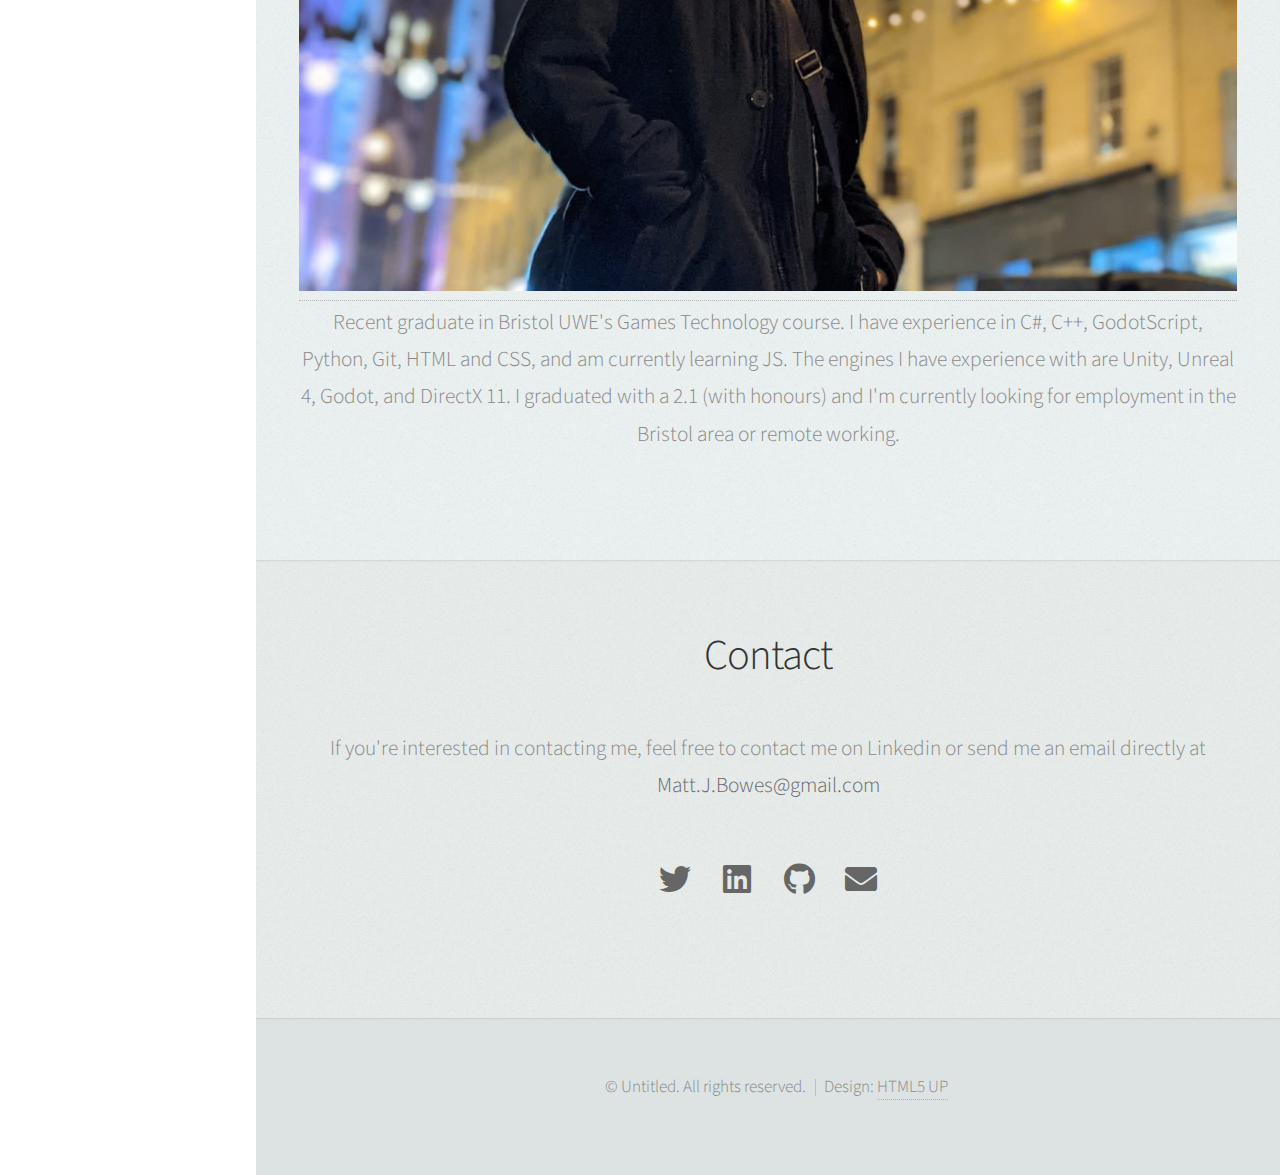
==== commit 3cd141ce: "Added Mushroom page and changed Contact area to be useful" ====
--- a/index.html
+++ b/index.html
@@ -20,7 +20,7 @@
 
 					<!-- Logo -->
 						<div id="logo">
-							<span class="image avatar"><img src="images/avatar2.jpg" alt="" /></span>
+							<span class="image avatar"><img src="images/PERSONAL/avatar2.jpg" alt="" /></span>
 							<h1 id="title">Matthew Bowes</h1>
 							<p>Aspiring Game Developer</p>
 						</div>
@@ -42,6 +42,7 @@
 					<!-- Social Icons -->
 						<ul class="icons">
 							<li><a href="https://twitter.com/MattBowes_dev" class="icon brands fa-twitter"><span class="label">Twitter</span></a></li>
+							<li><a href="https://www.linkedin.com/in/matthew-bowes-9453aa211/" class="icon brands fa-linkedin"><span  class="label" >Linkedin</span></a></li>
 							<li><a href="https://github.com/Xenntric" class="icon brands fa-github"><span class="label">Github</span></a></li>
 							<li><a href="#contact" class="icon solid fa-envelope"><span class="label">Email</span></a></li>
 						</ul>
@@ -80,13 +81,13 @@
 							<div class="row">
 								<div class="col-4 col-12-mobile">
 									<article class="item">
-										<a href="Dissertation.html" class="image fit"><img src="images/Dissertation.gif" alt="" /></a>
+										<a href="Dissertation.html" class="image fit"><img src="images/DISSERTATION/Dissertation.gif" alt="" /></a>
 										<header>
 											<h3>Dissertation Project</h3>
 										</header>
 									</article>
 									<article class="item">
-										<a href="#" class="image fit"><img src="images/Outline.gif" alt="" /></a>
+										<a href="#" class="image fit"><img src="images/TRAINRIDE/Outline.gif" alt="" /></a>
 										<header>
 											<h3>Train Ride</h3>
 										</header>
@@ -94,13 +95,13 @@
 								</div>
 								<div class="col-4 col-12-mobile">
 									<article class="item">
-										<a href="Mushroom Generation.html" class="image fit"><img src="images/mushroomGrow.gif" alt="" /></a>
+										<a href="Mushroom Generation.html" class="image fit"><img src="images/MUSHROOMS/mushroomGrow.gif" alt="" /></a>
 										<header>
 											<h3>Procedural Mushroom Generation</h3>
 										</header>
 									</article>
 									<article class="item">
-										<a href="Game Jams.html" class="image fit"><img src="images/Game Jams.gif" alt="" /></a>
+										<a href="Game Jams.html" class="image fit"><img src="images/GAMEJAMS/Game Jams.gif" alt="" /></a>
 										<header>
 											<h3>Game Jams</h3>
 										</header>
@@ -108,13 +109,13 @@
 								</div>
 								<div class="col-4 col-12-mobile">
 									<article class="item">
-										<a href="Kojima Wars.html" class="image fit"><img src="images/KojimaWars.gif" alt="" /></a>
+										<a href="Kojima Wars.html" class="image fit"><img src="images/KOJIMAWARS/KojimaWars.gif" alt="" /></a>
 										<header>
 											<h3>Kojima Wars</h3>
 										</header>
 									</article>
 									<article class="item">
-										<a href="#" class="image fit"><img src="images/WIPs.gif" alt="" /></a>
+										<a href="#" class="image fit"><img src="images/WIPS/WIPs.gif" alt="" /></a>
 										<header>
 											<h3>Works in Progress</h3>
 										</header>
@@ -133,40 +134,34 @@
 								<h2>About Me</h2>
 							</header>
 
-							<a href="#" class="image centered"><img src="images/feature.jpg" alt="" /></a>
+							<a href="" ><img src="images/PERSONAL/feature.jpg" width="100%" height="auto" alt="" /></a>
 
-							<p>Tincidunt eu elit diam magnis pretium accumsan etiam id urna. Ridiculus
-							ultricies curae quis et rhoncus velit. Lobortis elementum aliquet nec vitae
-							laoreet eget cubilia quam non etiam odio tincidunt montes. Elementum sem
-							parturient nulla quam placerat viverra mauris non cum elit tempus ullamcorper
-							dolor. Libero rutrum ut lacinia donec curae mus vel quisque sociis nec
-							ornare iaculis.</p>
+							<p>Recent graduate in Bristol UWE's Games Technology course. I have experience in C#, C++, GodotScript, Python, Git, HTML and CSS, and am currently
+								learning JS. The engines I have experience with are Unity, Unreal 4, Godot, and DirectX 11. I graduated with a 2.1 (with honours) and I'm currently looking for employment in the Bristol area or remote working.
+							</p>
 
 						</div>
 					</section>
 
 				<!-- Contact -->
 					<section id="contact" class="four">
-						<div class="container">
+						
+						<div class="container" >
 
 							<header>
 								<h2>Contact</h2>
 							</header>
 
-							<p>If you're interested in contacting me, leave your name, email, and message below and I'll get back to you as soon as possible</p>
-
-							<form method="post" action="#">
-								<div class="row">
-									<div class="col-6 col-12-mobile"><input type="text" name="name" placeholder="Name" /></div>
-									<div class="col-6 col-12-mobile"><input type="text" name="email" placeholder="Email" /></div>
-									<div class="col-12">
-										<textarea name="message" placeholder="Message"></textarea>
-									</div>
-									<div class="col-12">
-										<input type="submit" value="Send Message" />
-									</div>
-								</div>
-							</form>
+							<p>If you're interested in contacting me, feel free to contact me on Linkedin or send me an email directly at <b>Matt.J.Bowes@gmail.com</b></p>
+							<div class="contact icons">
+								<!-- Social Icons -->
+									<ul class="icons" >
+										<h3><li><a href="https://twitter.com/MattBowes_dev" class="icon brands fa-twitter"><span  class="label" >Twitter</span></a></li>
+										<li><a href="https://www.linkedin.com/in/matthew-bowes-9453aa211/" class="icon brands fa-linkedin"><span  class="label" >Linkedin</span></a></li>
+										<li><a href="https://github.com/Xenntric" class="icon brands fa-github"><span class="label">Github</span></a></li>
+										<li><a href="mailto:matt.j.bowes@gmail.com" class="icon solid fa-envelope"><span class="label">Email</span></a></li></h3>
+									</ul>
+							</div>
 
 						</div>
 					</section>
--- a/assets/css/main.css
+++ b/assets/css/main.css
@@ -2275,7 +2275,7 @@
 				background-color: #81918E;
 				width: auto;
 				height: auto;
-				background-image: url("../../images/replacementBanner.jpg");
+				background-image: url("../../images/PERSONAL/replacementBanner.jpg");
 			}
 
 			#main > section.two {
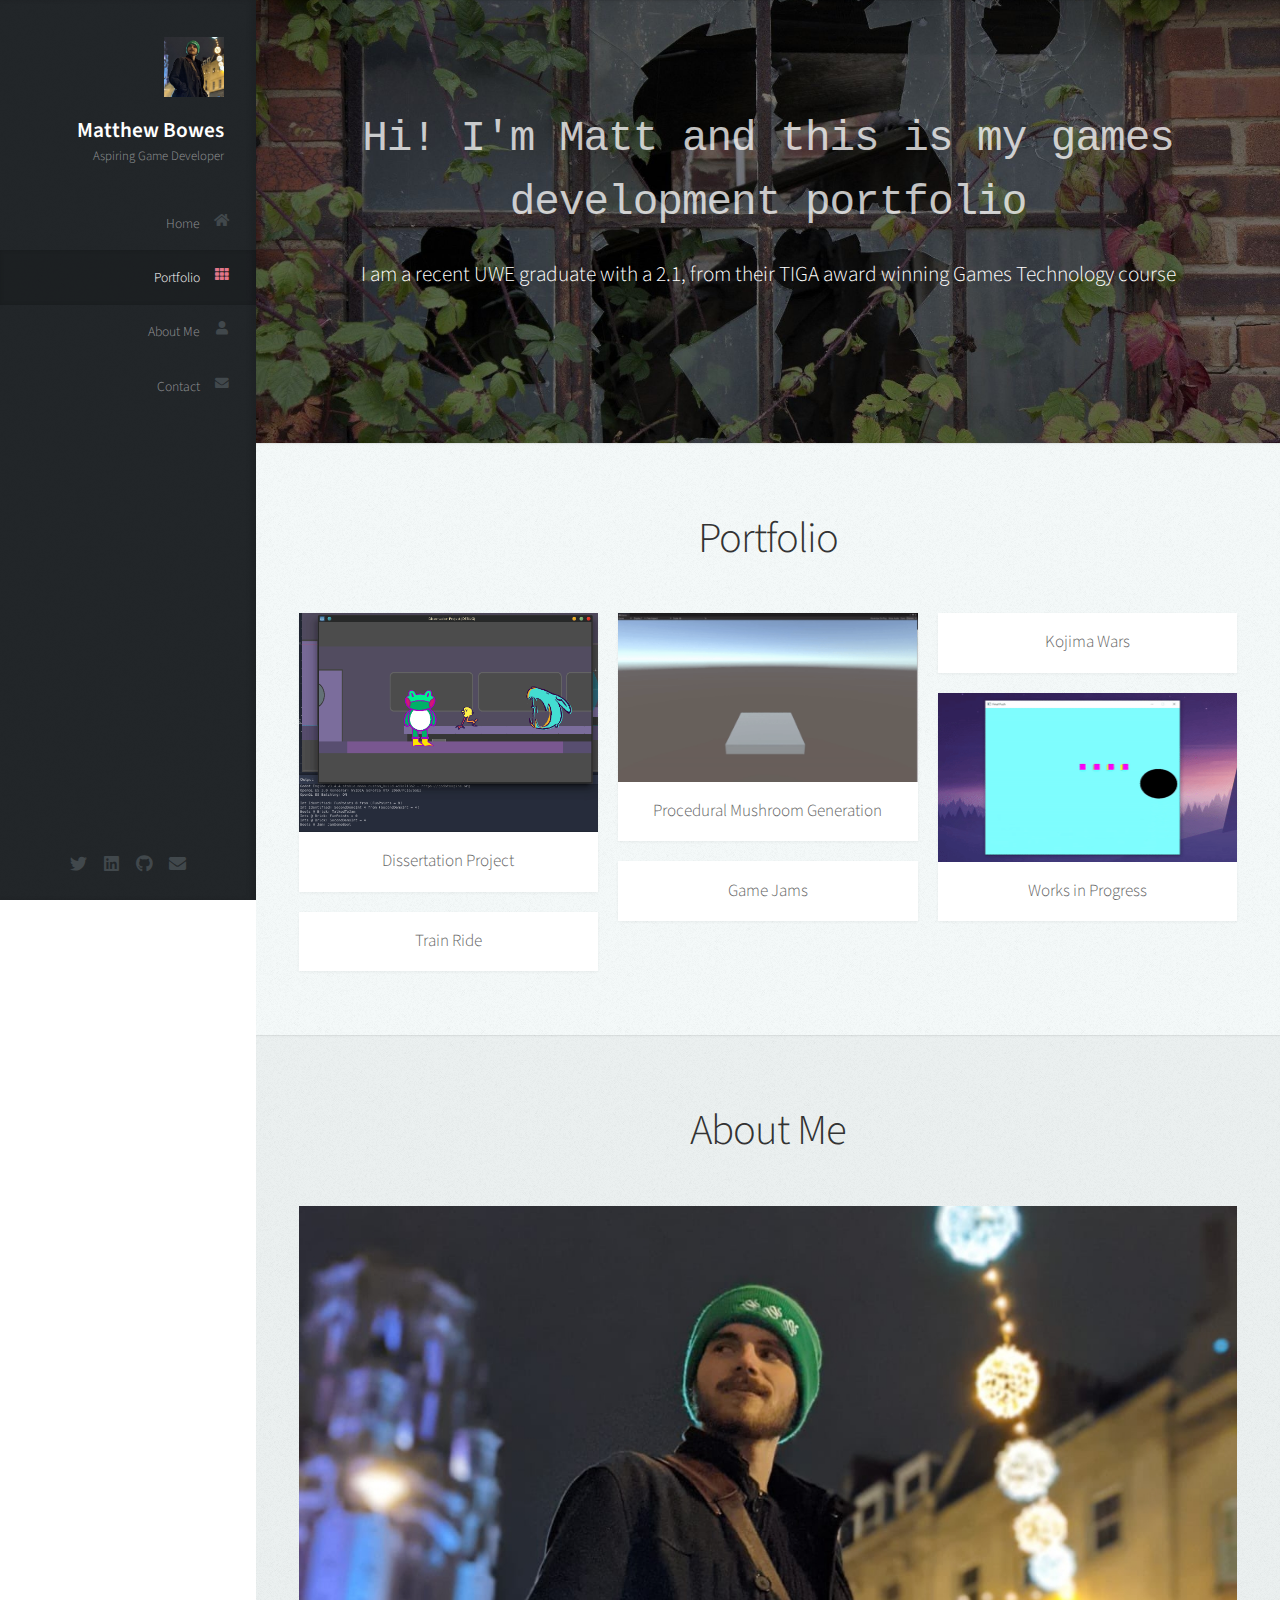
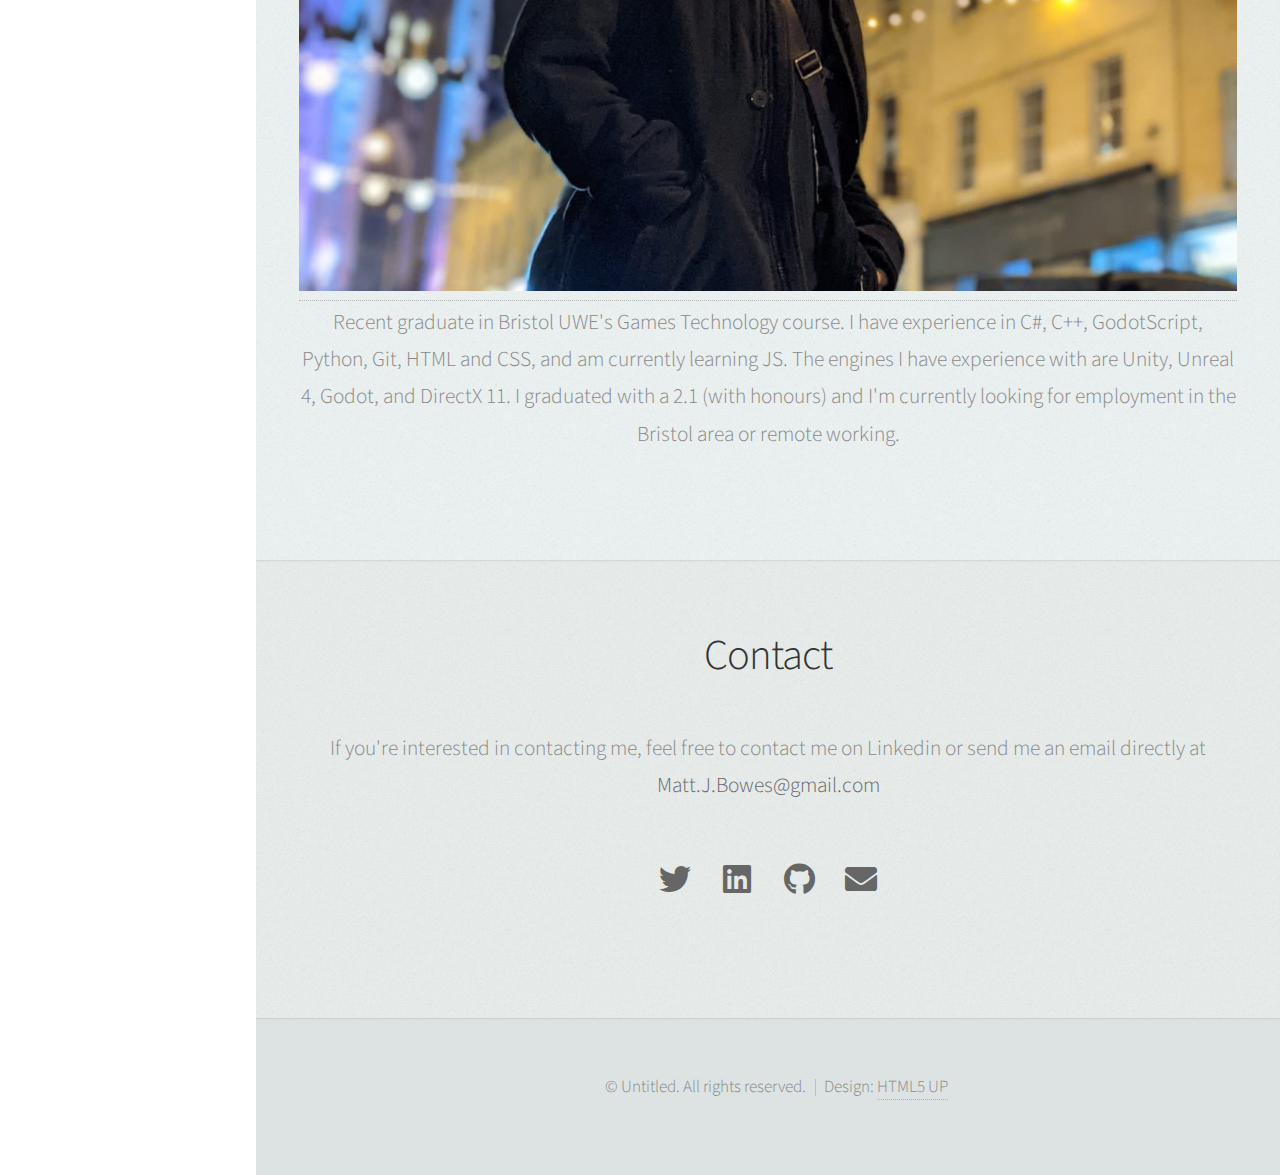
==== commit 9ac77143: "Small cleanup and made dissertaion page easier to navigate on mobile" ====
--- a/index.html
+++ b/index.html
@@ -10,6 +10,7 @@
 		<meta charset="utf-8" />
 		<meta name="viewport" content="width=device-width, initial-scale=1, user-scalable=no" />
 		<link rel="stylesheet" href="assets/css/main.css" />
+		<link rel="shortcut icon" type="image/x-icon" href="favicon.ico">
 	</head>
 	<body class="is-preload">
 
@@ -42,7 +43,7 @@
 					<!-- Social Icons -->
 						<ul class="icons">
 							<li><a href="https://twitter.com/MattBowes_dev" class="icon brands fa-twitter"><span class="label">Twitter</span></a></li>
-							<li><a href="https://www.linkedin.com/in/matthew-bowes-9453aa211/" class="icon brands fa-linkedin"><span  class="label" >Linkedin</span></a></li>
+							<li><a href="https://www.linkedin.com/in/matthew-bowes-9453aa211/" class="icon brands fa-linkedin"><span class="label">Linkedin</span></a></li>
 							<li><a href="https://github.com/Xenntric" class="icon brands fa-github"><span class="label">Github</span></a></li>
 							<li><a href="#contact" class="icon solid fa-envelope"><span class="label">Email</span></a></li>
 						</ul>
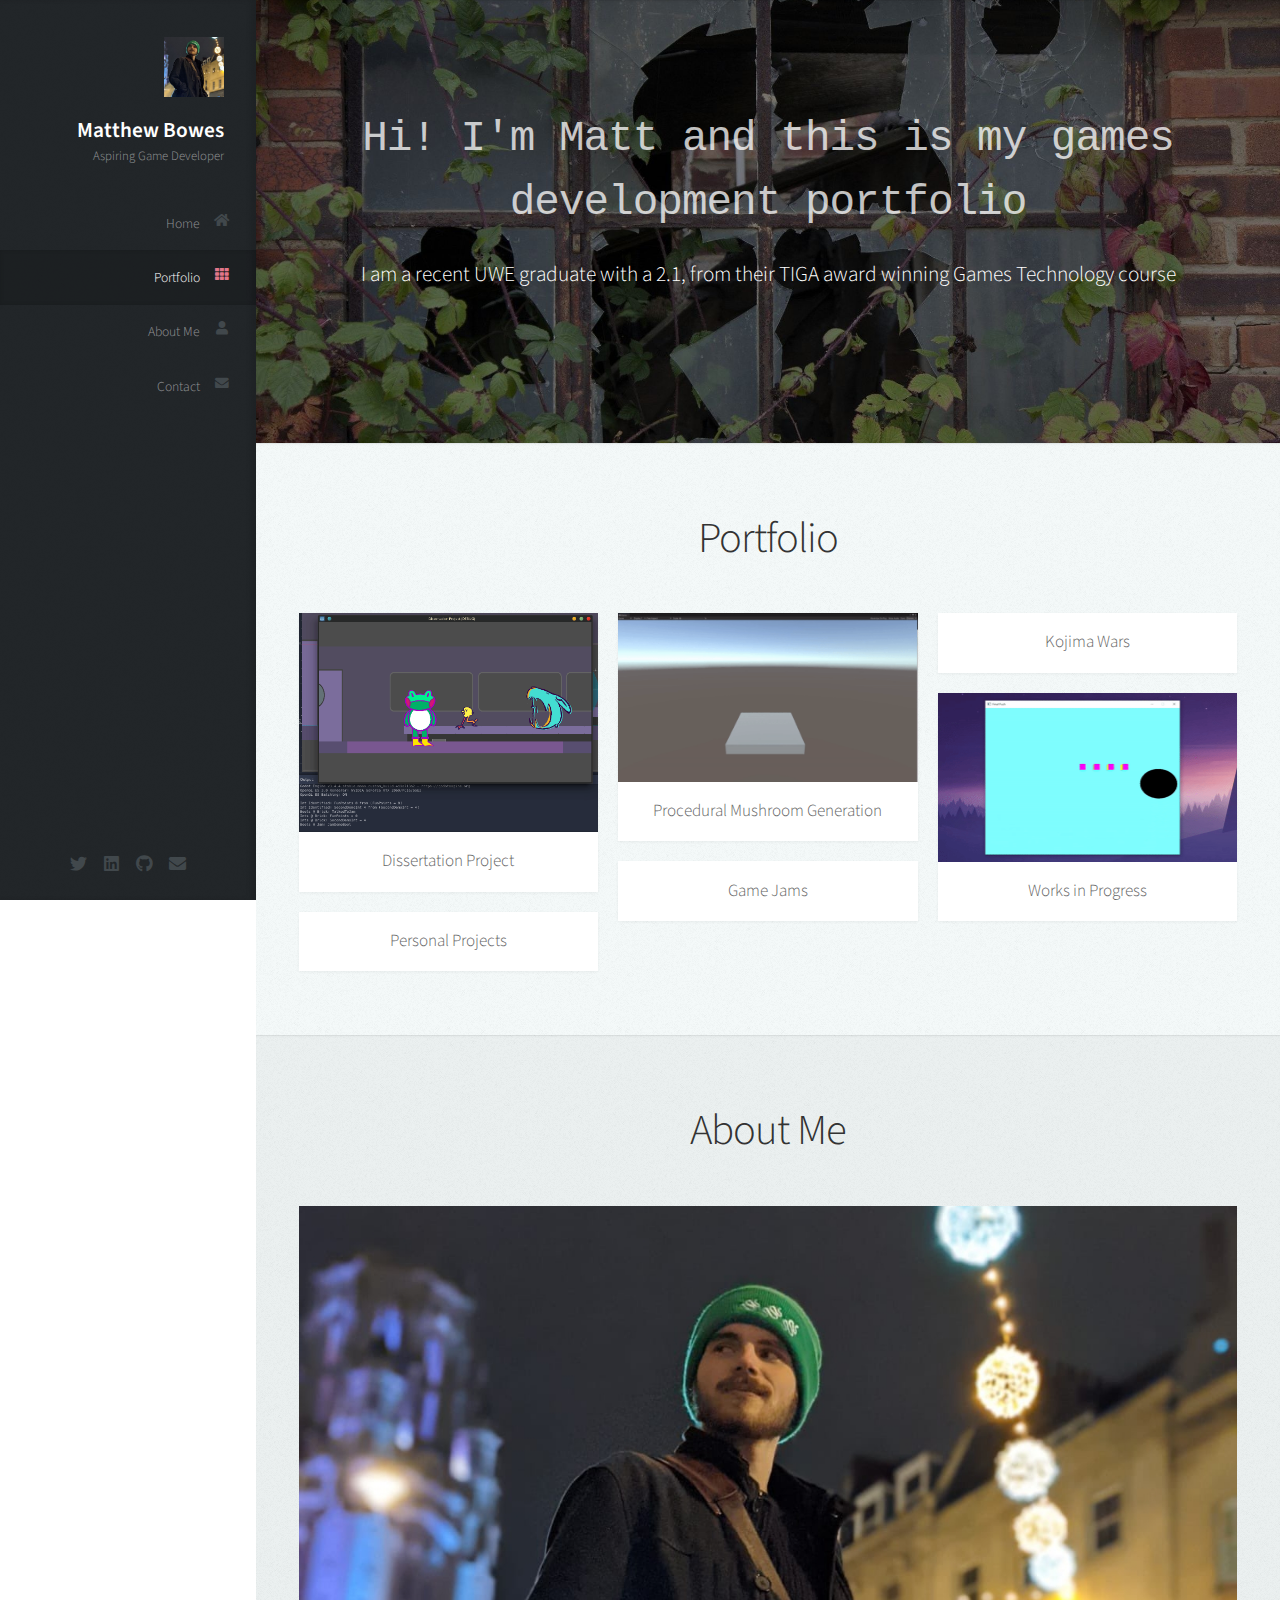
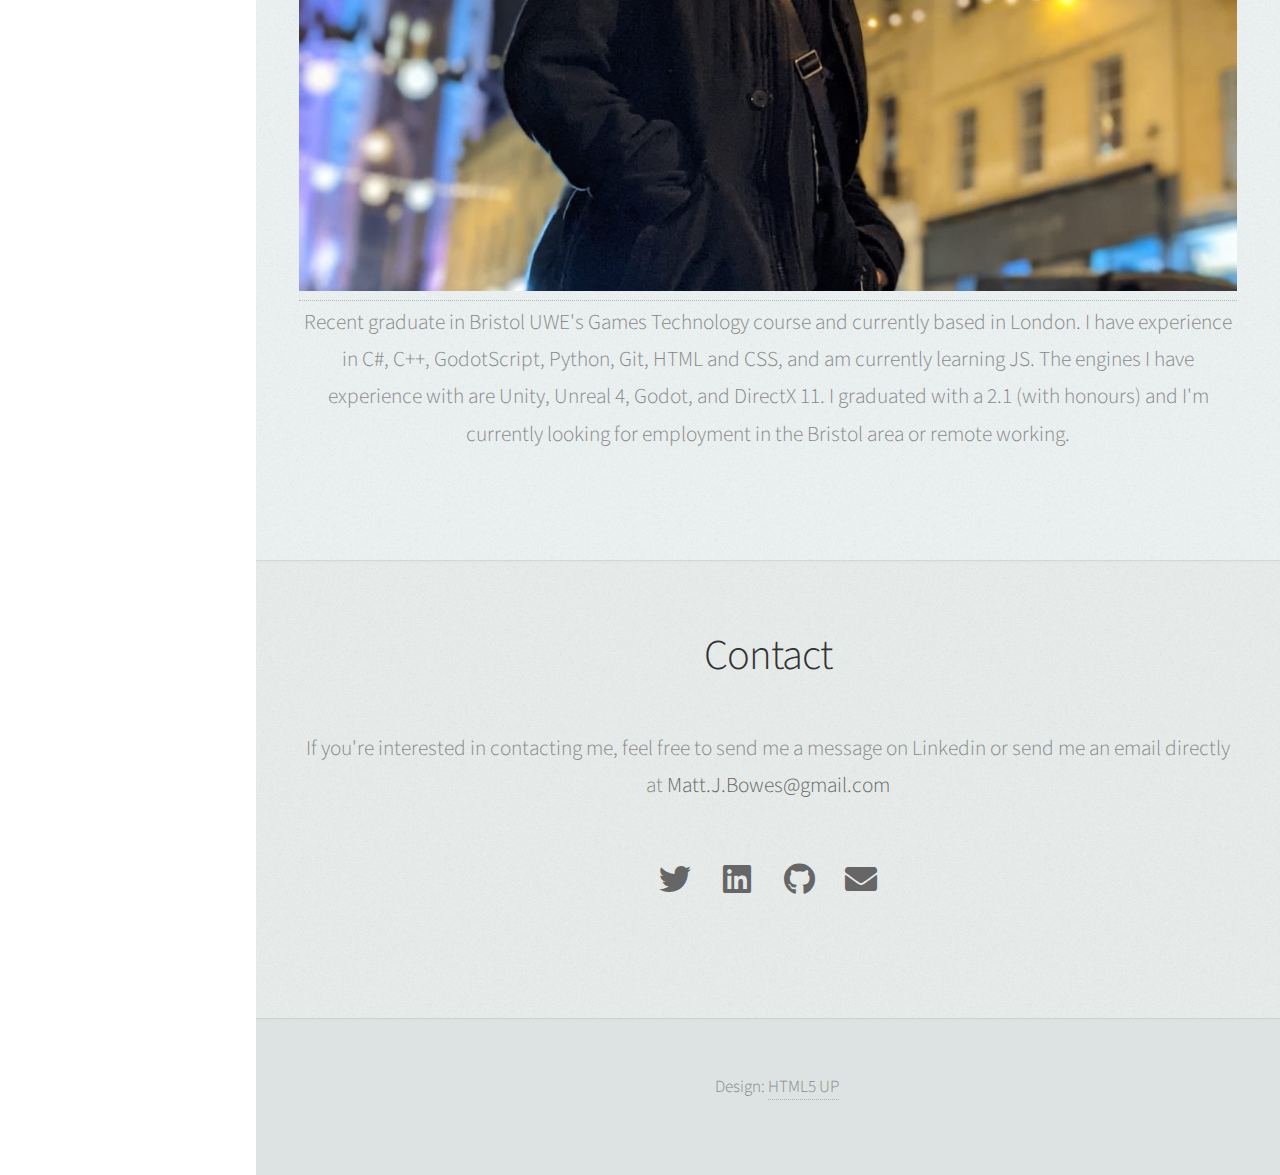
==== commit 6aabe38e: "Updated Personal Projects page as well as WIPs page. Added appropriate links under each project." ====
--- a/index.html
+++ b/index.html
@@ -6,7 +6,7 @@
 -->
 <html>
 	<head>
-		<title>Prologue by HTML5 UP</title>
+		<title>MJB Gamedev Portfolio</title>
 		<meta charset="utf-8" />
 		<meta name="viewport" content="width=device-width, initial-scale=1, user-scalable=no" />
 		<link rel="stylesheet" href="assets/css/main.css" />
@@ -88,9 +88,9 @@
 										</header>
 									</article>
 									<article class="item">
-										<a href="#" class="image fit"><img src="images/TRAINRIDE/Outline.gif" alt="" /></a>
+										<a href="Personal Projects.html" class="image fit"><img src="images/PERSONALPROJECTS/Outline.gif" alt="" /></a>
 										<header>
-											<h3>Train Ride</h3>
+											<h3>Personal Projects</h3>
 										</header>
 									</article>
 								</div>
@@ -116,7 +116,7 @@
 										</header>
 									</article>
 									<article class="item">
-										<a href="#" class="image fit"><img src="images/WIPS/WIPs.gif" alt="" /></a>
+										<a href="WIPs.html" class="image fit"><img src="images/WIPS/WIPs.gif" alt="" /></a>
 										<header>
 											<h3>Works in Progress</h3>
 										</header>
@@ -137,7 +137,7 @@
 
 							<a href="" ><img src="images/PERSONAL/feature.jpg" width="100%" height="auto" alt="" /></a>
 
-							<p>Recent graduate in Bristol UWE's Games Technology course. I have experience in C#, C++, GodotScript, Python, Git, HTML and CSS, and am currently
+							<p>Recent graduate in Bristol UWE's Games Technology course and currently based in London. I have experience in C#, C++, GodotScript, Python, Git, HTML and CSS, and am currently
 								learning JS. The engines I have experience with are Unity, Unreal 4, Godot, and DirectX 11. I graduated with a 2.1 (with honours) and I'm currently looking for employment in the Bristol area or remote working.
 							</p>
 
@@ -153,7 +153,7 @@
 								<h2>Contact</h2>
 							</header>
 
-							<p>If you're interested in contacting me, feel free to contact me on Linkedin or send me an email directly at <b>Matt.J.Bowes@gmail.com</b></p>
+							<p>If you're interested in contacting me, feel free to send me a message on Linkedin or send me an email directly at <b>Matt.J.Bowes@gmail.com</b></p>
 							<div class="contact icons">
 								<!-- Social Icons -->
 									<ul class="icons" >
@@ -174,7 +174,7 @@
 
 				<!-- Copyright -->
 					<ul class="copyright">
-						<li>&copy; Untitled. All rights reserved.</li><li>Design: <a href="http://html5up.net">HTML5 UP</a></li>
+						<!-- <li>&copy; Untitled. All rights reserved.</li>--><li>Design: <a href="http://html5up.net">HTML5 UP</a></li>
 					</ul>
 
 			</div>
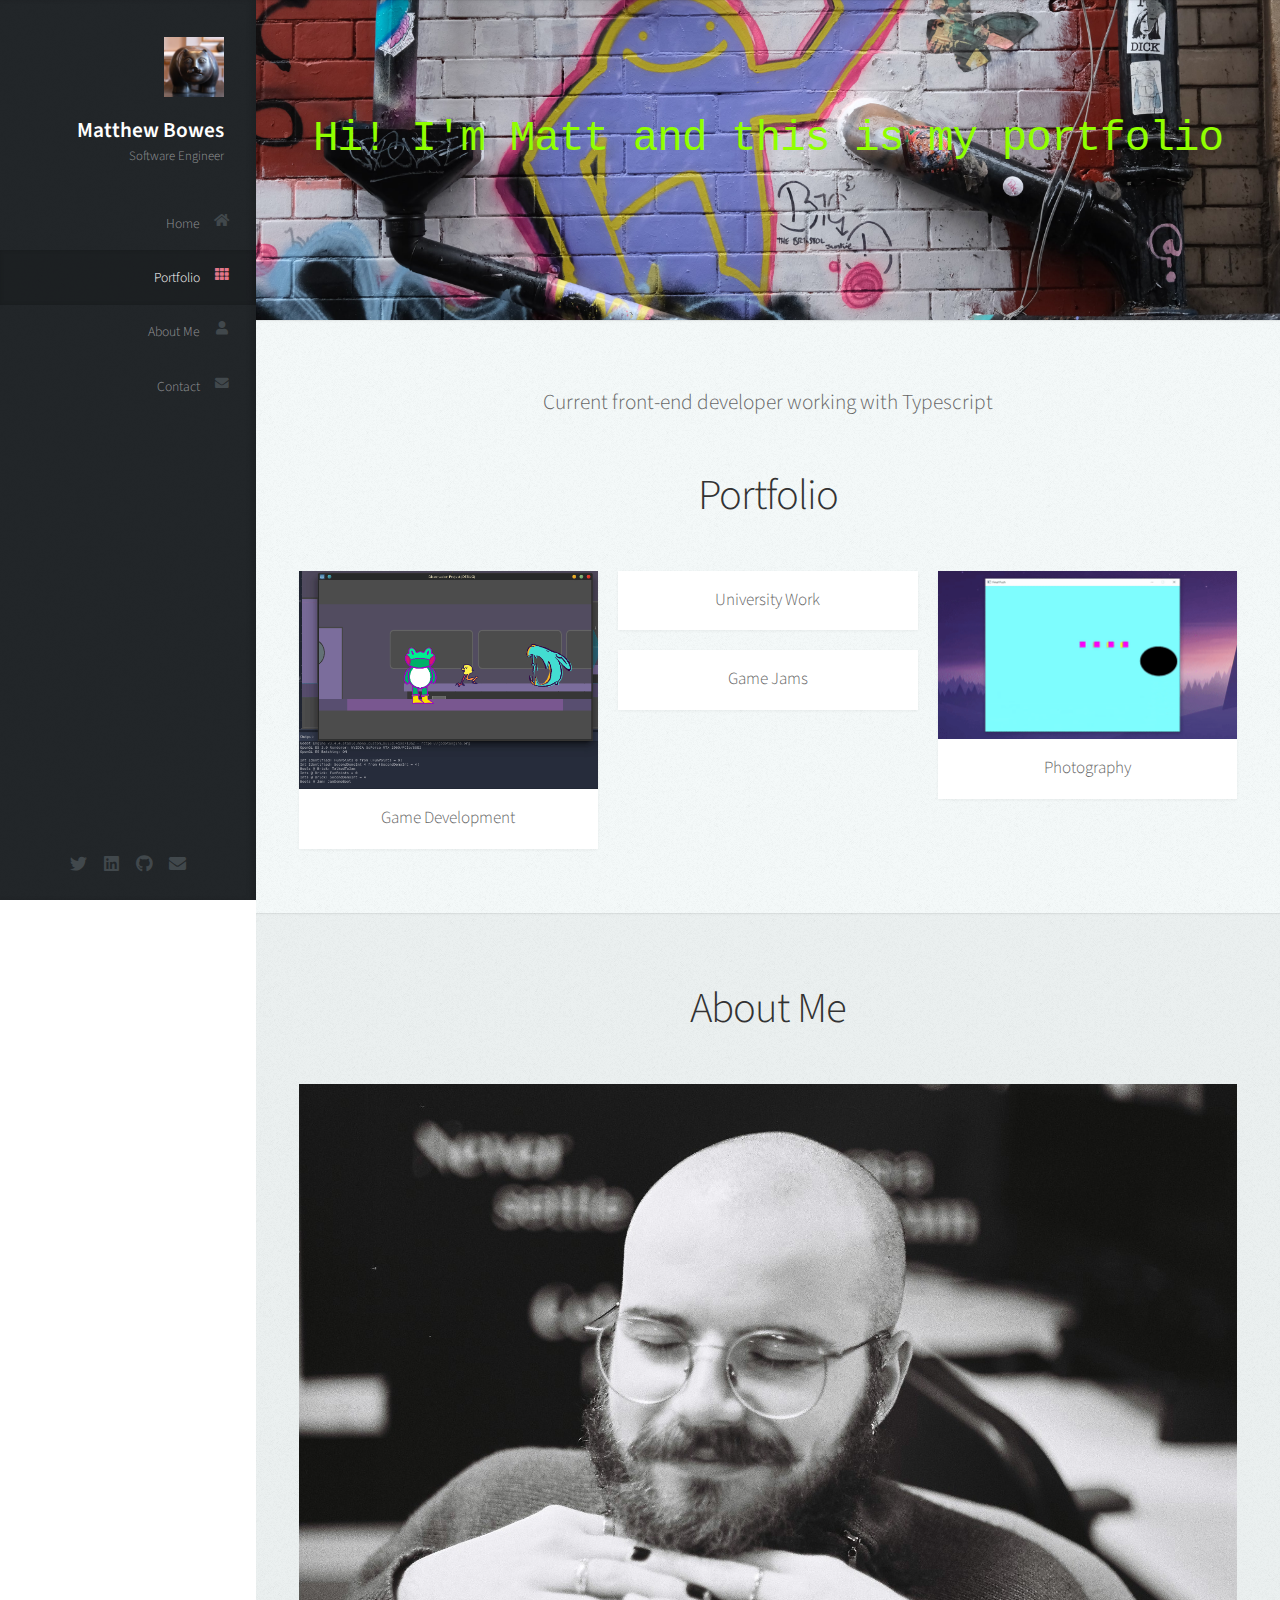
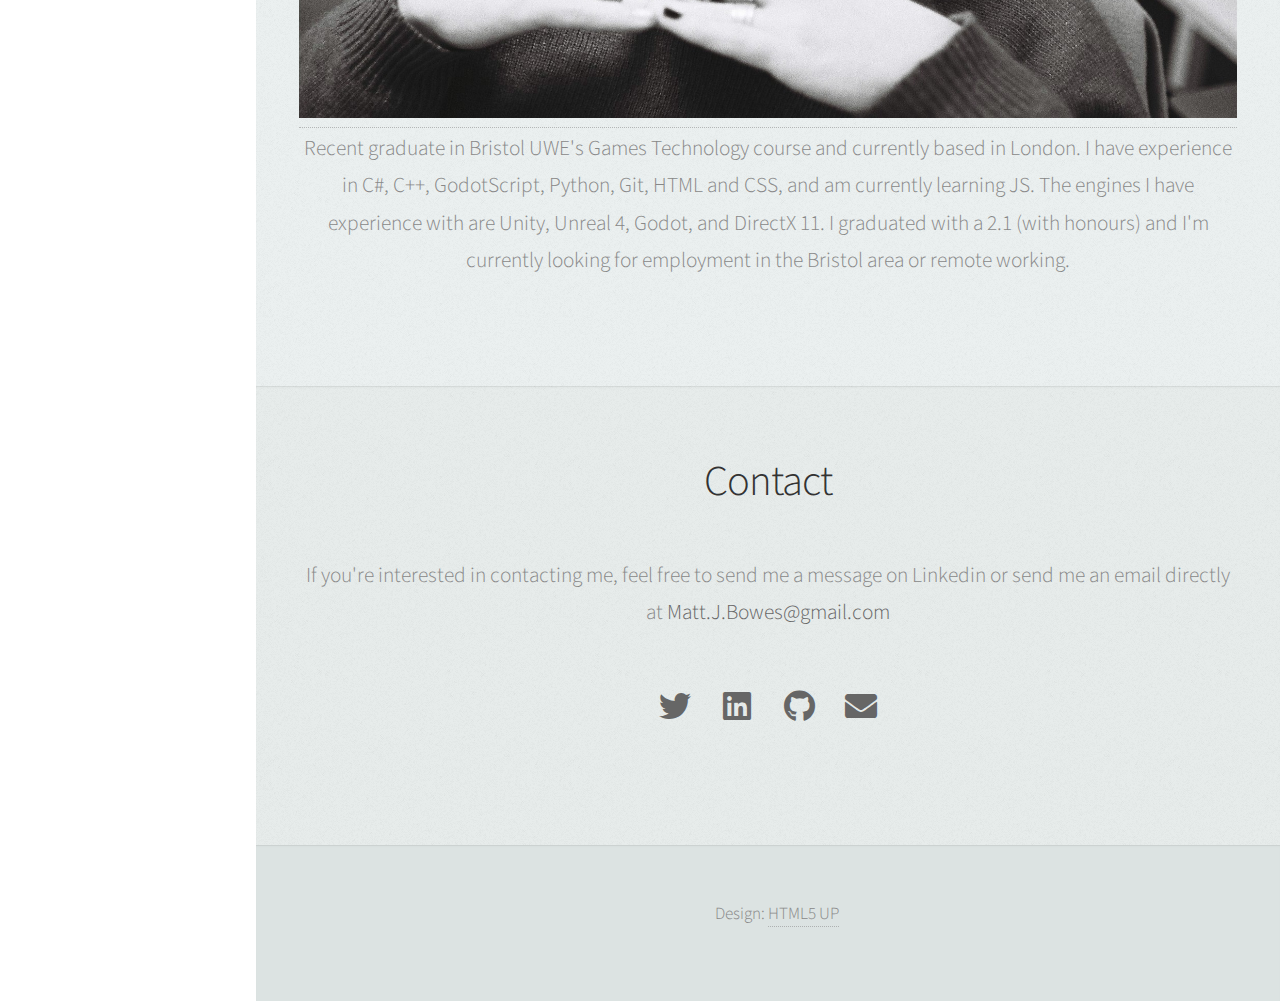
==== commit 08d6b1a4: "update images" ====
--- a/index.html
+++ b/index.html
@@ -21,9 +21,9 @@
 
 					<!-- Logo -->
 						<div id="logo">
-							<span class="image avatar"><img src="images/PERSONAL/avatar2.jpg" alt="" /></span>
+							<span class="image avatar"><img src="images/PERSONAL/icon.JPG" alt="" /></span>
 							<h1 id="title">Matthew Bowes</h1>
-							<p>Aspiring Game Developer</p>
+							<p>Software Engineer</p>
 						</div>
 
 					<!-- Nav -->
@@ -60,45 +60,34 @@
 						<div class="container">
 
 							<header>
-								<h2 class="alt">Hi! I'm Matt and this is my games development portfolio</h2>
-								<p><strong>I am a recent UWE graduate with a 2.1, from their TIGA award winning Games Technology course</strong></p>
+								<h2 class="alt">Hi! I'm Matt and this is my portfolio</h2>
 							</header>
-
-							<!--<footer><a href="#portfolio" class="button scrolly">Jump to my portfolio</a></footer>-->
-
 						</div>
 					</section>
-
+                
 				<!-- Portfolio -->
 					<section id="portfolio" class="two">
+                        <p><strong>Current front-end developer working with Typescript</strong></p>
 						<div class="container">
 
 							<header>
 								<h2>Portfolio</h2>
 							</header>
 
-							
-
 							<div class="row">
 								<div class="col-4 col-12-mobile">
 									<article class="item">
 										<a href="Dissertation.html" class="image fit"><img src="images/DISSERTATION/Dissertation.gif" alt="" /></a>
 										<header>
-											<h3>Dissertation Project</h3>
-										</header>
-									</article>
-									<article class="item">
-										<a href="Personal Projects.html" class="image fit"><img src="images/PERSONALPROJECTS/Outline.gif" alt="" /></a>
-										<header>
-											<h3>Personal Projects</h3>
+											<h3>Game Development</h3>
 										</header>
 									</article>
 								</div>
 								<div class="col-4 col-12-mobile">
 									<article class="item">
-										<a href="Mushroom Generation.html" class="image fit"><img src="images/MUSHROOMS/mushroomGrow.gif" alt="" /></a>
+										<a href="Personal Projects.html" class="image fit"><img src="images/PERSONALPROJECTS/Outline.gif" alt="" /></a>
 										<header>
-											<h3>Procedural Mushroom Generation</h3>
+											<h3>University Work</h3>
 										</header>
 									</article>
 									<article class="item">
@@ -110,15 +99,9 @@
 								</div>
 								<div class="col-4 col-12-mobile">
 									<article class="item">
-										<a href="Kojima Wars.html" class="image fit"><img src="images/KOJIMAWARS/KojimaWars.gif" alt="" /></a>
-										<header>
-											<h3>Kojima Wars</h3>
-										</header>
-									</article>
-									<article class="item">
 										<a href="WIPs.html" class="image fit"><img src="images/WIPS/WIPs.gif" alt="" /></a>
 										<header>
-											<h3>Works in Progress</h3>
+											<h3>Photography</h3>
 										</header>
 									</article>
 								</div>
@@ -135,7 +118,7 @@
 								<h2>About Me</h2>
 							</header>
 
-							<a href="" ><img src="images/PERSONAL/feature.jpg" width="100%" height="auto" alt="" /></a>
+							<a href="" ><img src="images/PERSONAL/24.JPG" width="100%" height="auto" alt="" /></a>
 
 							<p>Recent graduate in Bristol UWE's Games Technology course and currently based in London. I have experience in C#, C++, GodotScript, Python, Git, HTML and CSS, and am currently
 								learning JS. The engines I have experience with are Unity, Unreal 4, Godot, and DirectX 11. I graduated with a 2.1 (with honours) and I'm currently looking for employment in the Bristol area or remote working.
--- a/assets/css/main.css
+++ b/assets/css/main.css
@@ -2244,7 +2244,7 @@
 
 			#main > section.dark {
 				color: #ddd;
-				color: rgba(255, 255, 255, 0.75);
+				color: rgb(145, 255, 0);
 			}
 
 				#main > section.dark h2, #main > section.dark h3, #main > section.dark h4, #main > section.dark h5, #main > section.dark h6 {
@@ -2275,7 +2275,7 @@
 				background-color: #81918E;
 				width: auto;
 				height: auto;
-				background-image: url("../../images/PERSONAL/replacementBanner.jpg");
+				background-image: url("../../images/PERSONAL/banner.JPG");
 			}
 
 			#main > section.two {
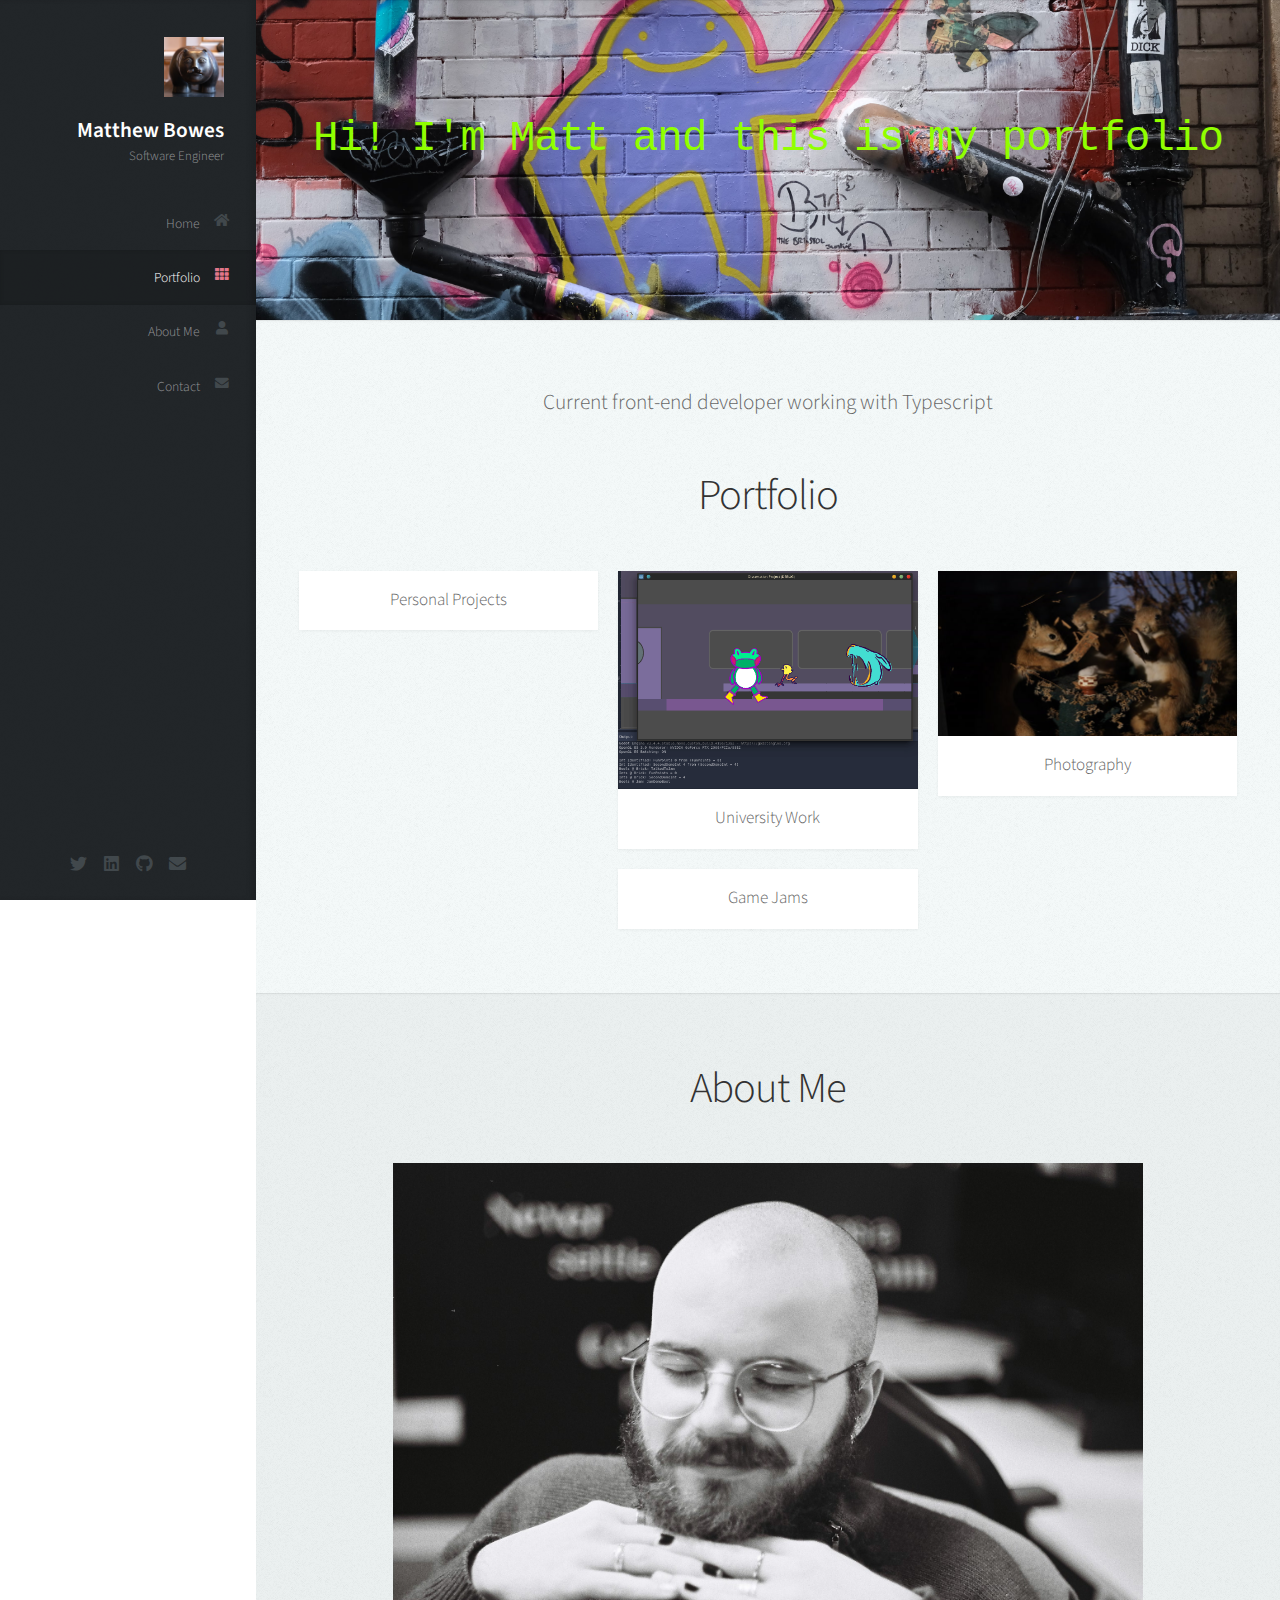
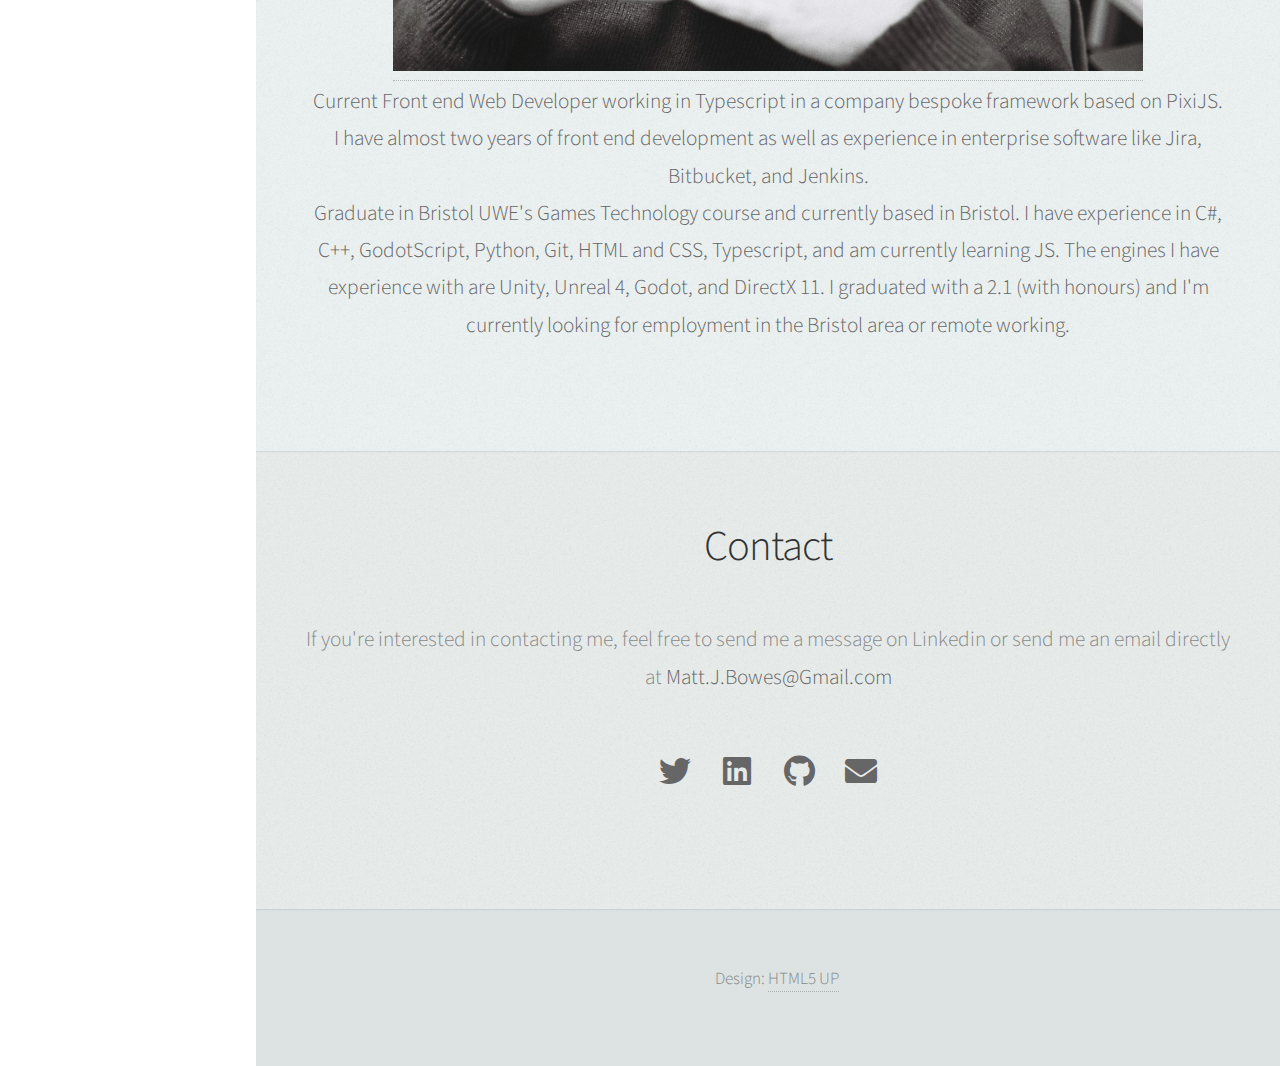
==== commit 966da575: "finish updating website, for now" ====
--- a/index.html
+++ b/index.html
@@ -77,15 +77,15 @@
 							<div class="row">
 								<div class="col-4 col-12-mobile">
 									<article class="item">
-										<a href="Dissertation.html" class="image fit"><img src="images/DISSERTATION/Dissertation.gif" alt="" /></a>
+										<a href="Personal Projects.html" class="image fit"><img src="images/PERSONALPROJECTS/gfdg.gif" alt="" /></a>
 										<header>
-											<h3>Game Development</h3>
+											<h3>Personal Projects</h3>
 										</header>
 									</article>
 								</div>
 								<div class="col-4 col-12-mobile">
 									<article class="item">
-										<a href="Personal Projects.html" class="image fit"><img src="images/PERSONALPROJECTS/Outline.gif" alt="" /></a>
+										<a href="Dissertation.html" class="image fit"><img src="images/DISSERTATION/Dissertation.gif" alt="" /></a>
 										<header>
 											<h3>University Work</h3>
 										</header>
@@ -99,14 +99,13 @@
 								</div>
 								<div class="col-4 col-12-mobile">
 									<article class="item">
-										<a href="WIPs.html" class="image fit"><img src="images/WIPS/WIPs.gif" alt="" /></a>
+										<a href="Photography.html" class="image fit"><img src="images/PHOTOGRAPHY/smallsmallDSCF9593.JPG" alt="" /></a>
 										<header>
 											<h3>Photography</h3>
 										</header>
 									</article>
 								</div>
 							</div>
-
 						</div>
 					</section>
 
@@ -117,13 +116,14 @@
 							<header>
 								<h2>About Me</h2>
 							</header>
-
-							<a href="" ><img src="images/PERSONAL/24.JPG" width="100%" height="auto" alt="" /></a>
-
-							<p>Recent graduate in Bristol UWE's Games Technology course and currently based in London. I have experience in C#, C++, GodotScript, Python, Git, HTML and CSS, and am currently
+							<a href="" ><img src="images/PERSONAL/24.JPG" width="80%" height="auto" alt="" /></a>
+							<br>
+							<p><strong>
+								Current Front end Web Developer working in Typescript in a company bespoke framework based on PixiJS.<br>
+								I have almost two years of front end development as well as experience in enterprise software like Jira, Bitbucket, and Jenkins.<br>
+								Graduate in Bristol UWE's Games Technology course and currently based in Bristol. I have experience in C#, C++, GodotScript, Python, Git, HTML and CSS, Typescript, and am currently
 								learning JS. The engines I have experience with are Unity, Unreal 4, Godot, and DirectX 11. I graduated with a 2.1 (with honours) and I'm currently looking for employment in the Bristol area or remote working.
-							</p>
-
+							</strong></p>
 						</div>
 					</section>
 
@@ -136,7 +136,7 @@
 								<h2>Contact</h2>
 							</header>
 
-							<p>If you're interested in contacting me, feel free to send me a message on Linkedin or send me an email directly at <b>Matt.J.Bowes@gmail.com</b></p>
+							<p>If you're interested in contacting me, feel free to send me a message on Linkedin or send me an email directly at <b>Matt.J.Bowes@Gmail.com</b></p>
 							<div class="contact icons">
 								<!-- Social Icons -->
 									<ul class="icons" >
